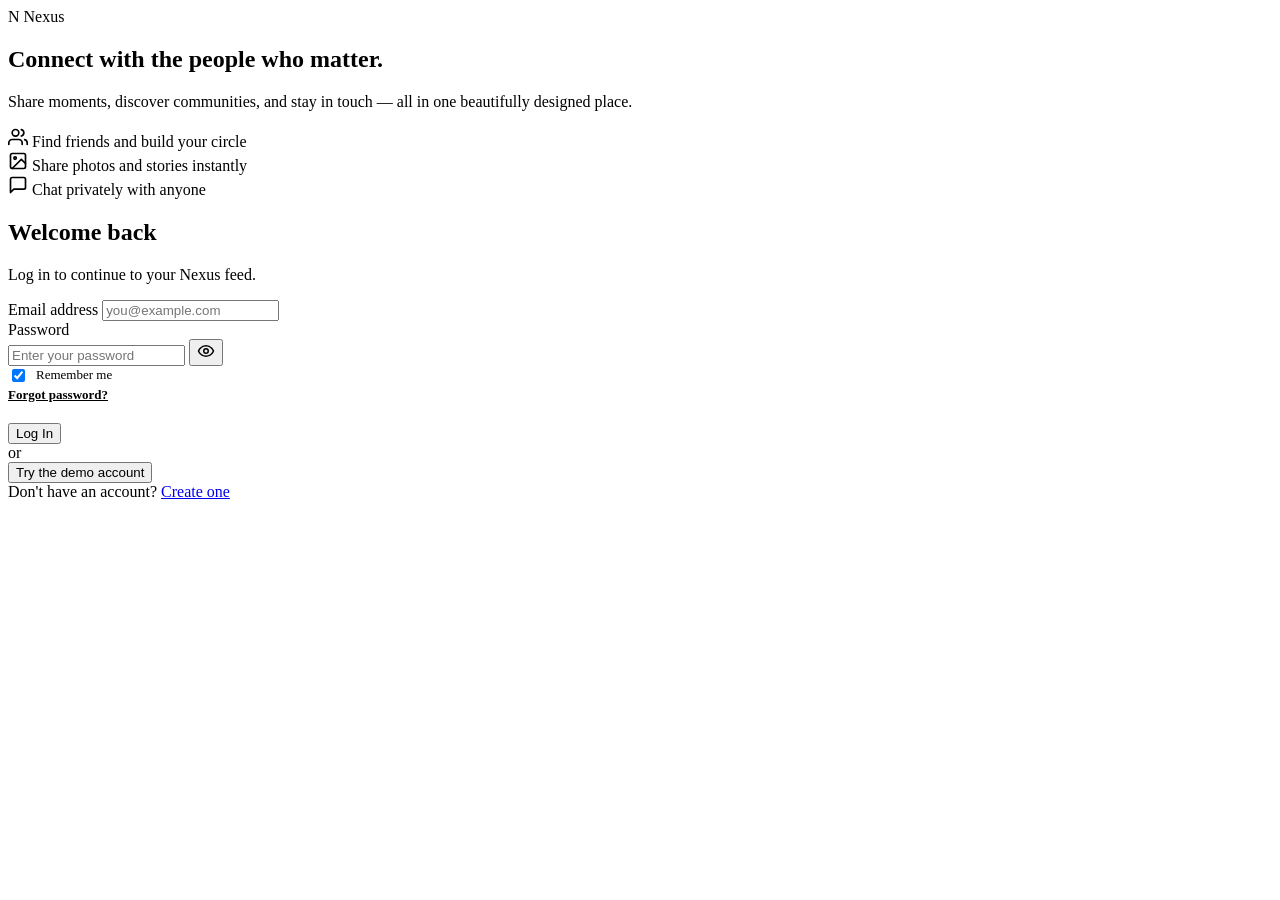
==== index.html @ a138916a "Update index.html" ====
<!DOCTYPE html>
<html lang="en">
<head>
  <meta charset="UTF-8" />
  <meta name="viewport" content="width=device-width, initial-scale=1.0" />
  <title>Nexus — Home</title>
  <meta name="description" content="Your Nexus home feed." />
  <link rel="stylesheet" href="style.css" />
  <link rel="stylesheet" href="responsive.css" />
</head>
<body>

  <!-- ===== Top Navigation ===== -->
  <header class="topnav" id="topnav"></header>

  <!-- ===== Main App Layout ===== -->
  <div class="app-layout">
    <!-- Left Sidebar -->
    <aside class="sidebar left-sidebar" id="leftSidebar" aria-label="Primary navigation"></aside>

    <!-- Center Feed -->
    <main class="feed-column" id="feedColumn" aria-label="News feed">
      <!-- Stories injected here -->
      <section id="storiesSection" aria-label="Stories"></section>

      <!-- Composer card -->
      <section class="card composer" aria-label="Create post">
        <div class="composer-top">
          <div class="avatar-wrap">
            <img class="avatar" id="composerAvatar" alt="Your profile picture" />
          </div>
          <button class="composer-input" id="openComposerBtn">What's on your mind?</button>
        </div>
        <div class="composer-actions">
          <button class="composer-action" data-composer-type="photo">
            <span class="ci-photo">
              <svg width="22" height="22" viewBox="0 0 24 24" fill="none" stroke="currentColor" stroke-width="2" stroke-linecap="round" stroke-linejoin="round"><rect x="3" y="3" width="18" height="18" rx="2"/><circle cx="8.5" cy="8.5" r="1.5"/><path d="m21 15-5-5L5 21"/></svg>
            </span>
            Photo
          </button>
          <button class="composer-action" data-composer-type="video">
            <span class="ci-video">
              <svg width="22" height="22" viewBox="0 0 24 24" fill="none" stroke="currentColor" stroke-width="2" stroke-linecap="round" stroke-linejoin="round"><path d="m22 8-6 4 6 4V8Z"/><rect x="2" y="6" width="14" height="12" rx="2"/></svg>
            </span>
            Video
          </button>
          <button class="composer-action" data-composer-type="event">
            <span class="ci-event">
              <svg width="22" height="22" viewBox="0 0 24 24" fill="none" stroke="currentColor" stroke-width="2" stroke-linecap="round" stroke-linejoin="round"><rect x="3" y="4" width="18" height="18" rx="2"/><path d="M16 2v4M8 2v4M3 10h18"/></svg>
            </span>
            Event
          </button>
        </div>
      </section>

      <!-- Posts feed -->
      <section id="postsFeed" aria-label="Posts"></section>
    </main>

    <!-- Right Sidebar -->
    <aside class="sidebar right-sidebar" id="rightSidebar" aria-label="Secondary content"></aside>
  </div>

  <!-- ===== Mobile Bottom Nav ===== -->
  <nav class="mobile-nav" id="mobileNav" aria-label="Mobile navigation"></nav>

  <!-- ===== Modal & Toast roots ===== -->
  <div id="modalRoot"></div>
  <div class="toast-container" id="toastContainer" aria-live="polite" aria-atomic="true"></div>

  <!-- ===== Scripts ===== -->
  <script src="app.js"></script>
  <script src="notifications.js"></script>
  <script src="posts.js"></script>
  <script src="profile.js"></script>
  <script>
    // Boot the home page once the DOM is ready.
    document.addEventListener('DOMContentLoaded', () => {
      App.bootHomePage();
    });
  </script>
</body>
</html>
---- style.css ----
/* ============================================================
   NEXUS SOCIAL — Core Stylesheet
   Design System: variables, layout, components
   ============================================================ */

/* ---------- Design Tokens ---------- */
:root {
  /* Brand */
  --brand-primary: #5b6cff;
  --brand-primary-dark: #4453e0;
  --brand-primary-light: #eef0ff;
  --brand-accent: #ff6b9d;
  --brand-gradient: linear-gradient(135deg, #5b6cff 0%, #8a5bff 50%, #ff6b9d 100%);

  /* Surfaces */
  --bg-app: #f0f2f5;
  --bg-card: #ffffff;
  --bg-elevated: #ffffff;
  --bg-hover: #f2f3f7;
  --bg-input: #f0f2f5;
  --bg-overlay: rgba(15, 18, 30, 0.55);

  /* Text */
  --text-primary: #0f1222;
  --text-secondary: #5b6172;
  --text-muted: #8b90a0;
  --text-inverse: #ffffff;
  --text-link: #5b6cff;

  /* Borders */
  --border-color: #e4e6eb;
  --border-strong: #d0d3db;

  /* Status */
  --success: #22c55e;
  --error: #ef4444;
  --warning: #f59e0b;
  --info: #3b82f6;

  /* Spacing scale */
  --sp-1: 4px;
  --sp-2: 8px;
  --sp-3: 12px;
  --sp-4: 16px;
  --sp-5: 20px;
  --sp-6: 24px;
  --sp-8: 32px;
  --sp-10: 40px;
  --sp-12: 48px;

  /* Radius */
  --r-sm: 6px;
  --r-md: 10px;
  --r-lg: 14px;
  --r-xl: 20px;
  --r-full: 999px;

  /* Shadows */
  --shadow-xs: 0 1px 2px rgba(15, 18, 34, 0.06);
  --shadow-sm: 0 2px 6px rgba(15, 18, 34, 0.08);
  --shadow-md: 0 6px 18px rgba(15, 18, 34, 0.1);
  --shadow-lg: 0 14px 40px rgba(15, 18, 34, 0.16);

  /* Typography */
  --font-sans: -apple-system, BlinkMacSystemFont, "Segoe UI", Roboto, Helvetica, Arial, sans-serif;
  --fs-xs: 11px;
  --fs-sm: 13px;
  --fs-base: 15px;
  --fs-md: 16px;
  --fs-lg: 20px;
  --fs-xl: 24px;
  --fs-2xl: 32px;

  /* Motion */
  --t-fast: 120ms ease;
  --t-base: 220ms cubic-bezier(0.4, 0, 0.2, 1);
  --t-slow: 380ms cubic-bezier(0.4, 0, 0.2, 1);

  --nav-height: 60px;
}

/* ---------- Dark Theme ---------- */
body.theme-dark {
  --bg-app: #0e1016;
  --bg-card: #171a22;
  --bg-elevated: #1e222c;
  --bg-hover: #232733;
  --bg-input: #232733;
  --bg-overlay: rgba(0, 0, 0, 0.7);

  --text-primary: #eef0f5;
  --text-secondary: #a7adbd;
  --text-muted: #7a8090;
  --text-inverse: #0f1222;

  --border-color: #262a35;
  --border-strong: #333846;

  --brand-primary-light: #1e2233;
  --shadow-xs: 0 1px 2px rgba(0, 0, 0, 0.4);
  --shadow-sm: 0 2px 6px rgba(0, 0, 0, 0.45);
  --shadow-md: 0 6px 18px rgba(0, 0, 0, 0.5);
  --shadow-lg: 0 14px 40px rgba(0, 0, 0, 0.6);
}

/* ---------- Reset ---------- */
*, *::before, *::after { box-sizing: border-box; }
html, body { margin: 0; padding: 0; }
img { max-width: 100%; display: block; }
button { font-family: inherit; cursor: pointer; border: none; background: none; }
input, textarea, select { font-family: inherit; }
a { color: inherit; text-decoration: none; }
ul { list-style: none; margin: 0; padding: 0; }

body {
  font-family: var(--font-sans);
  font-size: var(--fs-base);
  color: var(--text-primary);
  background: var(--bg-app);
  line-height: 1.5;
  -webkit-font-smoothing: antialiased;
  transition: background var(--t-base), color var(--t-base);
  min-height: 100vh;
}

::selection { background: var(--brand-primary); color: #fff; }

/* Focus visible */
:focus-visible {
  outline: 2px solid var(--brand-primary);
  outline-offset: 2px;
  border-radius: var(--r-sm);
}

/* Scrollbar */
::-webkit-scrollbar { width: 10px; height: 10px; }
::-webkit-scrollbar-thumb { background: var(--border-strong); border-radius: var(--r-full); }
::-webkit-scrollbar-thumb:hover { background: var(--text-muted); }
::-webkit-scrollbar-track { background: transparent; }

/* ---------- Utility ---------- */
.hidden { display: none !important; }
.sr-only {
  position: absolute; width: 1px; height: 1px;
  padding: 0; margin: -1px; overflow: hidden;
  clip: rect(0,0,0,0); white-space: nowrap; border: 0;
}
.text-muted { color: var(--text-muted); }
.text-secondary { color: var(--text-secondary); }
.flex { display: flex; }
.flex-center { display: flex; align-items: center; justify-content: center; }
.flex-between { display: flex; align-items: center; justify-content: space-between; }
.gap-2 { gap: var(--sp-2); }
.gap-3 { gap: var(--sp-3); }
.gap-4 { gap: var(--sp-4); }

/* ---------- Buttons ---------- */
.btn {
  display: inline-flex;
  align-items: center;
  justify-content: center;
  gap: var(--sp-2);
  padding: 10px 18px;
  border-radius: var(--r-md);
  font-size: var(--fs-base);
  font-weight: 600;
  transition: transform var(--t-fast), background var(--t-fast), box-shadow var(--t-fast), color var(--t-fast);
  white-space: nowrap;
  user-select: none;
}
.btn:active { transform: scale(0.97); }
.btn-primary {
  background: var(--brand-primary);
  color: #fff;
  box-shadow: 0 2px 8px rgba(91, 108, 255, 0.35);
}
.btn-primary:hover { background: var(--brand-primary-dark); }
.btn-secondary {
  background: var(--bg-input);
  color: var(--text-primary);
}
.btn-secondary:hover { background: var(--bg-hover); }
.btn-ghost {
  background: transparent;
  color: var(--text-primary);
}
.btn-ghost:hover { background: var(--bg-hover); }
.btn-danger { background: var(--error); color: #fff; }
.btn-danger:hover { background: #dc2626; }
.btn-outline {
  background: transparent;
  border: 1.5px solid var(--border-strong);
  color: var(--text-primary);
}
.btn-outline:hover { background: var(--bg-hover); }
.btn-sm { padding: 6px 12px; font-size: var(--fs-sm); }
.btn-lg { padding: 14px 24px; font-size: var(--fs-md); }
.btn-block { width: 100%; }
.btn-icon {
  width: 40px; height: 40px;
  padding: 0; border-radius: var(--r-full);
}

/* ---------- Avatar ---------- */
.avatar {
  width: 40px; height: 40px;
  border-radius: var(--r-full);
  object-fit: cover;
  background: var(--bg-input);
  flex-shrink: 0;
}
.avatar-xs { width: 28px; height: 28px; }
.avatar-sm { width: 36px; height: 36px; }
.avatar-md { width: 44px; height: 44px; }
.avatar-lg { width: 56px; height: 56px; }
.avatar-xl { width: 80px; height: 80px; }
.avatar-2xl { width: 120px; height: 120px; }

.avatar-fallback {
  display: flex; align-items: center; justify-content: center;
  background: var(--brand-gradient);
  color: #fff; font-weight: 700;
  text-transform: uppercase;
  letter-spacing: 0.5px;
}

/* ---------- Top Navigation ---------- */
.topnav {
  position: sticky;
  top: 0;
  z-index: 100;
  height: var(--nav-height);
  background: var(--bg-card);
  border-bottom: 1px solid var(--border-color);
  display: grid;
  grid-template-columns: minmax(220px, 1fr) minmax(280px, 2fr) minmax(220px, 1fr);
  align-items: center;
  gap: var(--sp-4);
  padding: 0 var(--sp-5);
  transition: background var(--t-base), border-color var(--t-base);
}

.nav-brand {
  display: flex;
  align-items: center;
  gap: var(--sp-3);
}
.brand-logo {
  display: flex; align-items: center; gap: var(--sp-2);
  font-size: var(--fs-xl);
  font-weight: 800;
  letter-spacing: -0.5px;
  background: var(--brand-gradient);
  -webkit-background-clip: text;
  background-clip: text;
  color: transparent;
}
.brand-mark {
  width: 36px; height: 36px;
  border-radius: 10px;
  background: var(--brand-gradient);
  display: flex; align-items: center; justify-content: center;
  color: #fff; font-weight: 800; font-size: 18px;
  box-shadow: 0 4px 12px rgba(91,108,255,0.4);
}

.nav-search {
  position: relative;
  max-width: 420px;
  width: 100%;
  justify-self: center;
}
.nav-search .search-icon {
  position: absolute;
  left: 12px; top: 50%;
  transform: translateY(-50%);
  color: var(--text-muted);
  pointer-events: none;
}
.nav-search input {
  width: 100%;
  padding: 10px 14px 10px 38px;
  border-radius: var(--r-full);
  border: none;
  background: var(--bg-input);
  color: var(--text-primary);
  font-size: var(--fs-base);
  transition: background var(--t-fast), box-shadow var(--t-fast);
}
.nav-search input:focus {
  outline: none;
  background: var(--bg-card);
  box-shadow: 0 0 0 2px var(--brand-primary), var(--shadow-sm);
}

.search-results {
  position: absolute;
  top: calc(100% + 8px);
  left: 0; right: 0;
  background: var(--bg-elevated);
  border-radius: var(--r-lg);
  box-shadow: var(--shadow-lg);
  border: 1px solid var(--border-color);
  max-height: 420px;
  overflow-y: auto;
  padding: var(--sp-2);
  z-index: 200;
  animation: slideDown var(--t-base);
}
.search-result-item {
  display: flex; align-items: center; gap: var(--sp-3);
  padding: var(--sp-3);
  border-radius: var(--r-md);
  cursor: pointer;
  transition: background var(--t-fast);
}
.search-result-item:hover { background: var(--bg-hover); }
.search-result-item .meta { min-width: 0; }
.search-result-item .name { font-weight: 600; font-size: var(--fs-base); }
.search-result-item .sub { font-size: var(--fs-sm); color: var(--text-muted); }

.nav-actions {
  display: flex;
  align-items: center;
  gap: var(--sp-2);
  justify-content: flex-end;
}
.nav-icon-btn {
  position: relative;
  width: 42px; height: 42px;
  border-radius: var(--r-full);
  background: var(--bg-input);
  color: var(--text-primary);
  display: flex; align-items: center; justify-content: center;
  transition: background var(--t-fast), transform var(--t-fast);
}
.nav-icon-btn:hover { background: var(--bg-hover); transform: translateY(-1px); }
.nav-icon-btn.active { background: var(--brand-primary-light); color: var(--brand-primary); }

.nav-badge {
  position: absolute;
  top: -2px; right: -2px;
  min-width: 18px; height: 18px;
  padding: 0 5px;
  border-radius: var(--r-full);
  background: var(--error);
  color: #fff;
  font-size: 11px;
  font-weight: 700;
  display: flex; align-items: center; justify-content: center;
  border: 2px solid var(--bg-card);
}

.nav-avatar-btn {
  width: 42px; height: 42px;
  border-radius: var(--r-full);
  padding: 0;
  overflow: hidden;
  border: 2px solid transparent;
  transition: border-color var(--t-fast);
}
.nav-avatar-btn:hover { border-color: var(--brand-primary); }
.nav-avatar-btn .avatar { width: 100%; height: 100%; }

/* ---------- Dropdown ---------- */
.dropdown-wrap { position: relative; }
.dropdown {
  position: absolute;
  top: calc(100% + 10px);
  right: 0;
  min-width: 260px;
  background: var(--bg-elevated);
  border-radius: var(--r-lg);
  border: 1px solid var(--border-color);
  box-shadow: var(--shadow-lg);
  padding: var(--sp-2);
  z-index: 200;
  animation: slideDown var(--t-base);
  transform-origin: top right;
}
.dropdown.wide { width: 360px; min-width: 320px; }
.dropdown-header {
  padding: var(--sp-3) var(--sp-3) var(--sp-2);
  font-weight: 700;
  font-size: var(--fs-lg);
  display: flex; align-items: center; justify-content: space-between;
}
.dropdown-divider {
  height: 1px;
  background: var(--border-color);
  margin: var(--sp-2) 0;
}
.dropdown-item {
  display: flex;
  align-items: center;
  gap: var(--sp-3);
  padding: var(--sp-3);
  border-radius: var(--r-md);
  cursor: pointer;
  transition: background var(--t-fast);
  width: 100%;
  text-align: left;
  font-size: var(--fs-base);
  color: var(--text-primary);
}
.dropdown-item:hover { background: var(--bg-hover); }
.dropdown-item .item-icon {
  width: 36px; height: 36px;
  border-radius: var(--r-full);
  background: var(--bg-input);
  display: flex; align-items: center; justify-content: center;
  color: var(--text-secondary);
  flex-shrink: 0;
}
.dropdown-item .item-title { font-weight: 600; }
.dropdown-item .item-sub { font-size: var(--fs-sm); color: var(--text-muted); }

.switch {
  position: relative;
  width: 44px; height: 24px;
  background: var(--border-strong);
  border-radius: var(--r-full);
  transition: background var(--t-base);
  flex-shrink: 0;
  margin-left: auto;
}
.switch::after {
  content: "";
  position: absolute;
  top: 2px; left: 2px;
  width: 20px; height: 20px;
  border-radius: 50%;
  background: #fff;
  box-shadow: var(--shadow-xs);
  transition: transform var(--t-base);
}
.switch.on { background: var(--brand-primary); }
.switch.on::after { transform: translateX(20px); }

/* ---------- App Layout ---------- */
.app-layout {
  display: grid;
  grid-template-columns: minmax(220px, 280px) minmax(0, 1fr) minmax(240px, 320px);
  gap: var(--sp-5);
  max-width: 1400px;
  margin: 0 auto;
  padding: var(--sp-5);
  align-items: start;
}

.sidebar {
  position: sticky;
  top: calc(var(--nav-height) + var(--sp-5));
  max-height: calc(100vh - var(--nav-height) - var(--sp-8));
  overflow-y: auto;
  padding-right: var(--sp-1);
}
.sidebar::-webkit-scrollbar { width: 6px; }

.sidebar-nav { display: flex; flex-direction: column; gap: 2px; }
.sidebar-item {
  display: flex;
  align-items: center;
  gap: var(--sp-4);
  padding: var(--sp-3) var(--sp-3);
  border-radius: var(--r-md);
  cursor: pointer;
  transition: background var(--t-fast);
  font-weight: 600;
  color: var(--text-primary);
  font-size: var(--fs-base);
}
.sidebar-item:hover { background: var(--bg-hover); }
.sidebar-item.active { background: var(--brand-primary-light); color: var(--brand-primary); }
.sidebar-item .icon-box {
  width: 36px; height: 36px;
  border-radius: var(--r-full);
  background: var(--bg-input);
  display: flex; align-items: center; justify-content: center;
  color: var(--brand-primary);
  flex-shrink: 0;
}
.sidebar-item.active .icon-box { background: var(--brand-primary); color: #fff; }

.sidebar-divider {
  height: 1px;
  background: var(--border-color);
  margin: var(--sp-3) var(--sp-2);
}
.sidebar-title {
  font-size: var(--fs-sm);
  font-weight: 700;
  text-transform: uppercase;
  letter-spacing: 0.6px;
  color: var(--text-muted);
  padding: var(--sp-3) var(--sp-3) var(--sp-2);
}

/* ---------- Feed Column ---------- */
.feed-column {
  display: flex;
  flex-direction: column;
  gap: var(--sp-5);
  min-width: 0;
}

/* ---------- Cards ---------- */
.card {
  background: var(--bg-card);
  border-radius: var(--r-lg);
  border: 1px solid var(--border-color);
  box-shadow: var(--shadow-xs);
  transition: background var(--t-base), border-color var(--t-base);
}
.card-pad { padding: var(--sp-5); }
.card-header {
  display: flex;
  align-items: center;
  justify-content: space-between;
  padding: var(--sp-4) var(--sp-5);
}
.card-title { font-weight: 700; font-size: var(--fs-lg); }

/* ---------- Composer ---------- */
.composer { padding: var(--sp-4) var(--sp-5); }
.composer-top {
  display: flex;
  align-items: center;
  gap: var(--sp-3);
  margin-bottom: var(--sp-3);
}
.composer-input {
  flex: 1;
  padding: 12px 18px;
  border-radius: var(--r-full);
  background: var(--bg-input);
  border: none;
  color: var(--text-primary);
  font-size: var(--fs-md);
  cursor: pointer;
  transition: background var(--t-fast);
}
.composer-input:hover { background: var(--bg-hover); }

.composer-actions {
  display: flex;
  align-items: center;
  justify-content: space-around;
  padding-top: var(--sp-3);
  border-top: 1px solid var(--border-color);
}
.composer-action {
  display: flex;
  align-items: center;
  gap: var(--sp-2);
  padding: var(--sp-2) var(--sp-4);
  border-radius: var(--r-md);
  font-weight: 600;
  font-size: var(--fs-base);
  color: var(--text-secondary);
  transition: background var(--t-fast), color var(--t-fast);
  flex: 1;
  justify-content: center;
}
.composer-action:hover { background: var(--bg-hover); }
.composer-action .ci-photo { color: var(--success); }
.composer-action .ci-video { color: var(--error); }
.composer-action .ci-event { color: var(--warning); }

/* Composer modal */
.composer-modal-body { display: flex; flex-direction: column; gap: var(--sp-4); }
.composer-user { display: flex; align-items: center; gap: var(--sp-3); }
.composer-user .name { font-weight: 700; }
.privacy-pill {
  display: inline-flex; align-items: center; gap: 6px;
  padding: 5px 10px;
  border-radius: var(--r-md);
  background: var(--bg-input);
  font-size: var(--fs-sm);
  font-weight: 600;
  color: var(--text-secondary);
  cursor: pointer;
}
.privacy-pill:hover { background: var(--bg-hover); }

.composer-textarea {
  width: 100%;
  min-height: 120px;
  border: none;
  background: transparent;
  color: var(--text-primary);
  font-size: var(--fs-xl);
  resize: none;
  padding: var(--sp-2);
}
.composer-textarea:focus { outline: none; }
.composer-textarea::placeholder { color: var(--text-muted); }

.image-preview-box {
  position: relative;
  border-radius: var(--r-lg);
  overflow: hidden;
  border: 1px solid var(--border-color);
  max-height: 420px;
  display: flex; align-items: center; justify-content: center;
  background: var(--bg-input);
}
.image-preview-box img { max-height: 420px; width: 100%; object-fit: contain; }
.image-remove-btn {
  position: absolute;
  top: 10px; right: 10px;
  width: 34px; height: 34px;
  border-radius: var(--r-full);
  background: rgba(0,0,0,0.65);
  color: #fff;
  display: flex; align-items: center; justify-content: center;
  transition: background var(--t-fast);
}
.image-remove-btn:hover { background: rgba(0,0,0,0.85); }

.composer-toolbar {
  display: flex;
  align-items: center;
  justify-content: space-between;
  padding: var(--sp-3) var(--sp-4);
  border: 1px solid var(--border-color);
  border-radius: var(--r-md);
}
.composer-toolbar .label { font-weight: 600; font-size: var(--fs-base); }
.composer-toolbar .tools { display: flex; gap: var(--sp-2); }
.tool-btn {
  width: 38px; height: 38px;
  border-radius: var(--r-md);
  display: flex; align-items: center; justify-content: center;
  color: var(--success);
  transition: background var(--t-fast);
}
.tool-btn:hover { background: var(--bg-hover); }

/* ---------- Stories ---------- */
.stories-scroll {
  display: flex;
  gap: var(--sp-3);
  overflow-x: auto;
  padding: var(--sp-3);
  scrollbar-width: none;
}
.stories-scroll::-webkit-scrollbar { display: none; }

.story-card {
  position: relative;
  flex-shrink: 0;
  width: 118px;
  height: 200px;
  border-radius: var(--r-lg);
  overflow: hidden;
  cursor: pointer;
  background: var(--bg-input);
  transition: transform var(--t-base);
}
.story-card:hover { transform: translateY(-3px); }
.story-card img { width: 100%; height: 100%; object-fit: cover; }
.story-card .story-name {
  position: absolute;
  left: 8px; right: 8px; bottom: 8px;
  color: #fff;
  font-size: var(--fs-sm);
  font-weight: 600;
  text-shadow: 0 1px 4px rgba(0,0,0,0.6);
  white-space: nowrap;
  overflow: hidden;
  text-overflow: ellipsis;
}
.story-avatar-ring {
  position: absolute;
  top: 8px; left: 8px;
  width: 40px; height: 40px;
  border-radius: 50%;
  border: 3px solid var(--brand-primary);
  padding: 2px;
  background: var(--bg-card);
}
.story-avatar-ring img {
  width: 100%; height: 100%;
  border-radius: 50%;
  object-fit: cover;
}

.story-create {
  background: var(--bg-card);
  border: 1px solid var(--border-color);
  display: flex; flex-direction: column;
}
.story-create .story-cover {
  flex: 1;
  background: var(--bg-input);
  display: flex; align-items: center; justify-content: center;
  overflow: hidden;
}
.story-create .story-cover img { width: 100%; height: 100%; object-fit: cover; }
.story-create .story-footer {
  padding: var(--sp-3);
  display: flex; flex-direction: column; align-items: center;
  position: relative;
}
.story-create .plus-btn {
  width: 40px; height: 40px;
  border-radius: 50%;
  background: var(--brand-primary);
  color: #fff;
  display: flex; align-items: center; justify-content: center;
  border: 3px solid var(--bg-card);
  position: absolute;
  top: -20px;
  font-size: 22px;
  font-weight: 300;
  box-shadow: 0 4px 10px rgba(91,108,255,0.4);
}
.story-create .label {
  margin-top: var(--sp-4);
  font-size: var(--fs-sm);
  font-weight: 600;
  text-align: center;
}

/* ---------- Post ---------- */
.post { margin-bottom: 0; animation: fadeInUp var(--t-slow); }
.post-header {
  display: flex;
  align-items: flex-start;
  gap: var(--sp-3);
  padding: var(--sp-4) var(--sp-5) var(--sp-3);
}
.post-header .post-meta { flex: 1; min-width: 0; }
.post-header .post-author { font-weight: 700; font-size: var(--fs-base); }
.post-header .post-author:hover { color: var(--brand-primary); cursor: pointer; }
.post-header .post-sub {
  display: flex;
  align-items: center;
  gap: 6px;
  font-size: var(--fs-sm);
  color: var(--text-muted);
}
.post-header .post-sub .dot { font-size: 8px; }

.post-body { padding: 0 var(--sp-5) var(--sp-4); }
.post-text {
  font-size: var(--fs-md);
  line-height: 1.55;
  white-space: pre-wrap;
  word-break: break-word;
  margin-bottom: var(--sp-3);
}
.post-text:last-child { margin-bottom: 0; }
.post-image {
  border-radius: var(--r-md);
  overflow: hidden;
  border: 1px solid var(--border-color);
  background: var(--bg-input);
}
.post-image img { width: 100%; max-height: 560px; object-fit: cover; cursor: pointer; }

.post-stats {
  display: flex;
  align-items: center;
  justify-content: space-between;
  padding: var(--sp-2) var(--sp-5);
  font-size: var(--fs-sm);
  color: var(--text-muted);
}
.post-stats .reactions {
  display: flex; align-items: center; gap: 6px;
}
.reaction-pill {
  width: 20px; height: 20px;
  border-radius: 50%;
  background: var(--brand-primary);
  color: #fff;
  display: inline-flex;
  align-items: center;
  justify-content: center;
  font-size: 11px;
  margin-right: -6px;
  border: 2px solid var(--bg-card);
}

.post-actions {
  display: flex;
  align-items: center;
  justify-content: space-around;
  padding: var(--sp-2) var(--sp-3);
  border-top: 1px solid var(--border-color);
  margin: 0 var(--sp-4) var(--sp-3);
}
.post-action {
  display: flex;
  align-items: center;
  gap: var(--sp-2);
  padding: var(--sp-2) var(--sp-4);
  border-radius: var(--r-md);
  font-weight: 600;
  font-size: var(--fs-base);
  color: var(--text-secondary);
  flex: 1;
  justify-content: center;
  transition: background var(--t-fast), color var(--t-fast);
}
.post-action:hover { background: var(--bg-hover); }
.post-action.liked { color: var(--brand-primary); }
.post-action.liked svg { fill: var(--brand-primary); stroke: var(--brand-primary); }
.post-action.saved { color: var(--warning); }
.post-action.saved svg { fill: var(--warning); stroke: var(--warning); }

/* Like pop animation */
@keyframes likePop {
  0% { transform: scale(1); }
  40% { transform: scale(1.3); }
  100% { transform: scale(1); }
}
.post-action.like-anim svg { animation: likePop 320ms ease; }

/* ---------- Comments ---------- */
.comments-section {
  padding: 0 var(--sp-5) var(--sp-4);
  border-top: 1px solid var(--border-color);
  padding-top: var(--sp-3);
}
.comment {
  display: flex;
  gap: var(--sp-2);
  margin-bottom: var(--sp-3);
  animation: fadeIn var(--t-base);
}
.comment-main { flex: 1; min-width: 0; }
.comment-bubble {
  background: var(--bg-input);
  border-radius: var(--r-lg);
  padding: var(--sp-2) var(--sp-3);
  display: inline-block;
  max-width: 100%;
}
.comment-author { font-weight: 700; font-size: var(--fs-sm); }
.comment-text { font-size: var(--fs-base); word-break: break-word; }
.comment-meta {
  display: flex;
  align-items: center;
  gap: var(--sp-3);
  font-size: var(--fs-xs);
  color: var(--text-muted);
  margin-top: 4px;
  padding-left: var(--sp-3);
}
.comment-meta button {
  font-weight: 600;
  color: var(--text-muted);
  font-size: var(--fs-xs);
  transition: color var(--t-fast);
}
.comment-meta button:hover { color: var(--brand-primary); }
.comment-meta button.liked { color: var(--brand-primary); }

.comment-input-row {
  display: flex;
  gap: var(--sp-2);
  align-items: center;
  margin-top: var(--sp-2);
}
.comment-input {
  flex: 1;
  padding: 9px 14px;
  border-radius: var(--r-full);
  border: 1px solid var(--border-color);
  background: var(--bg-input);
  color: var(--text-primary);
  font-size: var(--fs-sm);
}
.comment-input:focus { outline: none; border-color: var(--brand-primary); background: var(--bg-card); }

.replies-container {
  margin-left: 44px;
  padding-left: var(--sp-3);
  border-left: 2px solid var(--border-color);
  margin-top: var(--sp-2);
}

/* ---------- Right Sidebar Widgets ---------- */
.widget { padding: var(--sp-4) var(--sp-5); }
.widget + .widget { border-top: 1px solid var(--border-color); }
.widget-title {
  font-weight: 700;
  font-size: var(--fs-md);
  margin-bottom: var(--sp-3);
  display: flex; align-items: center; justify-content: space-between;
}
.widget-link { font-size: var(--fs-sm); color: var(--brand-primary); font-weight: 600; cursor: pointer; }
.widget-link:hover { text-decoration: underline; }

.friend-row {
  display: flex;
  align-items: center;
  gap: var(--sp-3);
  padding: var(--sp-2) 0;
  border-radius: var(--r-md);
  cursor: pointer;
  transition: background var(--t-fast);
}
.friend-row:hover { background: var(--bg-hover); padding-left: var(--sp-2); padding-right: var(--sp-2); }
.friend-row .name { font-weight: 600; font-size: var(--fs-base); }
.friend-row .sub { font-size: var(--fs-sm); color: var(--text-muted); }
.friend-row .actions { margin-left: auto; display: flex; gap: 6px; }

.online-dot {
  width: 10px; height: 10px;
  border-radius: 50%;
  background: var(--success);
  border: 2px solid var(--bg-card);
  position: absolute;
  bottom: 0; right: 0;
}
.avatar-wrap { position: relative; display: inline-block; }

.birthday-row { display: flex; gap: var(--sp-3); padding: var(--sp-2) 0; align-items: flex-start; }
.birthday-icon {
  width: 36px; height: 36px;
  border-radius: 50%;
  background: linear-gradient(135deg,#ff6b9d,#ffb86b);
  display: flex; align-items: center; justify-content: center;
  color: #fff; flex-shrink: 0;
}

/* ---------- Modals ---------- */
.modal-overlay {
  position: fixed;
  inset: 0;
  background: var(--bg-overlay);
  backdrop-filter: blur(4px);
  display: flex;
  align-items: center;
  justify-content: center;
  padding: var(--sp-4);
  z-index: 500;
  animation: fadeIn var(--t-base);
}
.modal {
  background: var(--bg-card);
  border-radius: var(--r-xl);
  box-shadow: var(--shadow-lg);
  width: 100%;
  max-width: 560px;
  max-height: 90vh;
  overflow-y: auto;
  animation: scaleIn var(--t-base);
  border: 1px solid var(--border-color);
}
.modal-lg { max-width: 720px; }
.modal-sm { max-width: 420px; }
.modal-header {
  display: flex;
  align-items: center;
  justify-content: space-between;
  padding: var(--sp-4) var(--sp-5);
  border-bottom: 1px solid var(--border-color);
}
.modal-title { font-weight: 700; font-size: var(--fs-lg); }
.modal-body { padding: var(--sp-5); }
.modal-footer {
  display: flex;
  justify-content: flex-end;
  gap: var(--sp-3);
  padding: var(--sp-4) var(--sp-5);
  border-top: 1px solid var(--border-color);
}
.modal-close {
  width: 36px; height: 36px;
  border-radius: var(--r-full);
  display: flex; align-items: center; justify-content: center;
  color: var(--text-secondary);
  transition: background var(--t-fast);
}
.modal-close:hover { background: var(--bg-hover); }

/* ---------- Forms ---------- */
.field { margin-bottom: var(--sp-4); }
.field label {
  display: block;
  font-size: var(--fs-sm);
  font-weight: 600;
  margin-bottom: 6px;
  color: var(--text-secondary);
}
.input, .textarea, .select {
  width: 100%;
  padding: 11px 14px;
  border-radius: var(--r-md);
  border: 1.5px solid var(--border-color);
  background: var(--bg-input);
  color: var(--text-primary);
  font-size: var(--fs-base);
  transition: border-color var(--t-fast), background var(--t-fast), box-shadow var(--t-fast);
}
.input:focus, .textarea:focus, .select:focus {
  outline: none;
  border-color: var(--brand-primary);
  background: var(--bg-card);
  box-shadow: 0 0 0 3px rgba(91,108,255,0.15);
}
.textarea { resize: vertical; min-height: 90px; font-family: inherit; }
.input.error, .textarea.error { border-color: var(--error); }
.field-error {
  color: var(--error);
  font-size: var(--fs-sm);
  margin-top: 5px;
  display: none;
}
.field-error.show { display: block; }

.input-wrap { position: relative; }
.input-wrap .toggle-pass {
  position: absolute;
  right: 10px; top: 50%;
  transform: translateY(-50%);
  width: 34px; height: 34px;
  border-radius: var(--r-md);
  display: flex; align-items: center; justify-content: center;
  color: var(--text-muted);
}
.input-wrap .toggle-pass:hover { background: var(--bg-hover); }

.form-row { display: grid; grid-template-columns: 1fr 1fr; gap: var(--sp-4); }

/* ---------- Auth Pages ---------- */
.auth-page {
  min-height: 100vh;
  display: grid;
  grid-template-columns: 1.1fr 1fr;
  background: var(--bg-app);
}
.auth-hero {
  background: var(--brand-gradient);
  color: #fff;
  padding: var(--sp-12);
  display: flex;
  flex-direction: column;
  justify-content: center;
  position: relative;
  overflow: hidden;
}
.auth-hero::before {
  content: "";
  position: absolute;
  width: 600px; height: 600px;
  border-radius: 50%;
  background: rgba(255,255,255,0.08);
  top: -200px; right: -200px;
}
.auth-hero::after {
  content: "";
  position: absolute;
  width: 400px; height: 400px;
  border-radius: 50%;
  background: rgba(255,255,255,0.06);
  bottom: -150px; left: -100px;
}
.auth-hero-content { position: relative; z-index: 1; max-width: 480px; }
.auth-hero .brand-logo { color: #fff; -webkit-text-fill-color: #fff; font-size: var(--fs-2xl); margin-bottom: var(--sp-6); }
.auth-hero .brand-mark { background: rgba(255,255,255,0.2); }
.auth-hero h1 { font-size: 44px; line-height: 1.1; margin: 0 0 var(--sp-5); font-weight: 800; letter-spacing: -1px; }
.auth-hero p { font-size: var(--fs-lg); opacity: 0.9; margin: 0 0 var(--sp-8); }
.auth-features { display: flex; flex-direction: column; gap: var(--sp-4); }
.auth-feature {
  display: flex; align-items: center; gap: var(--sp-3);
  font-size: var(--fs-md);
  opacity: 0.95;
}
.auth-feature .fi {
  width: 40px; height: 40px;
  border-radius: var(--r-md);
  background: rgba(255,255,255,0.18);
  display: flex; align-items: center; justify-content: center;
  flex-shrink: 0;
}

.auth-form-wrap {
  display: flex;
  align-items: center;
  justify-content: center;
  padding: var(--sp-8);
  overflow-y: auto;
}
.auth-form {
  width: 100%;
  max-width: 420px;
}
.auth-form h2 { font-size: var(--fs-2xl); margin: 0 0 var(--sp-2); font-weight: 800; letter-spacing: -0.5px; }
.auth-form .subtitle { color: var(--text-secondary); margin: 0 0 var(--sp-6); }
.auth-form .divider {
  display: flex; align-items: center; gap: var(--sp-3);
  color: var(--text-muted);
  font-size: var(--fs-sm);
  margin: var(--sp-5) 0;
}
.auth-form .divider::before, .auth-form .divider::after {
  content: ""; flex: 1; height: 1px; background: var(--border-color);
}
.auth-footer { text-align: center; margin-top: var(--sp-6); color: var(--text-secondary); }
.auth-footer a { color: var(--brand-primary); font-weight: 600; }
.auth-footer a:hover { text-decoration: underline; }

.gender-group { display: flex; gap: var(--sp-3); }
.gender-option {
  flex: 1;
  display: flex; align-items: center; justify-content: center;
  gap: 6px;
  padding: 10px;
  border-radius: var(--r-md);
  border: 1.5px solid var(--border-color);
  background: var(--bg-input);
  font-size: var(--fs-sm);
  font-weight: 600;
  cursor: pointer;
  transition: all var(--t-fast);
}
.gender-option:hover { border-color: var(--border-strong); }
.gender-option.selected {
  border-color: var(--brand-primary);
  background: var(--brand-primary-light);
  color: var(--brand-primary);
}
.gender-option input { display: none; }

/* ---------- Toast ---------- */
.toast-container {
  position: fixed;
  top: calc(var(--nav-height) + var(--sp-4));
  right: var(--sp-5);
  z-index: 1000;
  display: flex;
  flex-direction: column;
  gap: var(--sp-3);
  pointer-events: none;
}
.toast {
  display: flex;
  align-items: center;
  gap: var(--sp-3);
  background: var(--bg-elevated);
  color: var(--text-primary);
  padding: var(--sp-3) var(--sp-4);
  border-radius: var(--r-md);
  box-shadow: var(--shadow-lg);
  border: 1px solid var(--border-color);
  border-left: 4px solid var(--brand-primary);
  min-width: 280px;
  max-width: 380px;
  pointer-events: auto;
  animation: slideInRight var(--t-base);
}
.toast.leaving { animation: slideOutRight var(--t-base) forwards; }
.toast.success { border-left-color: var(--success); }
.toast.error { border-left-color: var(--error); }
.toast.warning { border-left-color: var(--warning); }
.toast.info { border-left-color: var(--info); }
.toast .toast-icon { flex-shrink: 0; display: flex; }
.toast.success .toast-icon { color: var(--success); }
.toast.error .toast-icon { color: var(--error); }
.toast.warning .toast-icon { color: var(--warning); }
.toast.info .toast-icon { color: var(--info); }
.toast .toast-msg { flex: 1; font-size: var(--fs-sm); font-weight: 500; }
.toast .toast-close {
  color: var(--text-muted);
  width: 24px; height: 24px;
  display: flex; align-items: center; justify-content: center;
  border-radius: var(--r-full);
}
.toast .toast-close:hover { background: var(--bg-hover); }

/* ---------- Empty State ---------- */
.empty-state {
  display: flex;
  flex-direction: column;
  align-items: center;
  justify-content: center;
  text-align: center;
  padding: var(--sp-10) var(--sp-5);
  color: var(--text-muted);
}
.empty-state .es-icon {
  width: 72px; height: 72px;
  border-radius: 50%;
  background: var(--bg-input);
  display: flex; align-items: center; justify-content: center;
  margin-bottom: var(--sp-4);
  color: var(--text-muted);
}
.empty-state h3 { color: var(--text-primary); margin: 0 0 var(--sp-2); font-size: var(--fs-lg); }
.empty-state p { margin: 0 0 var(--sp-5); max-width: 320px; }

/* ---------- Profile Page ---------- */
.profile-cover {
  position: relative;
  height: 320px;
  border-radius: var(--r-lg);
  overflow: hidden;
  background: var(--brand-gradient);
}
.profile-cover img { width: 100%; height: 100%; object-fit: cover; }
.profile-cover .cover-edit-btn {
  position: absolute;
  right: var(--sp-4); bottom: var(--sp-4);
  background: rgba(0,0,0,0.55);
  color: #fff;
  backdrop-filter: blur(6px);
}
.profile-cover .cover-edit-btn:hover { background: rgba(0,0,0,0.75); }

.profile-header-card {
  background: var(--bg-card);
  border: 1px solid var(--border-color);
  border-radius: var(--r-lg);
  margin-top: -70px;
  position: relative;
  z-index: 2;
  padding: 0 var(--sp-8) var(--sp-6);
  box-shadow: var(--shadow-sm);
}
.profile-top-row {
  display: flex;
  align-items: flex-end;
  gap: var(--sp-5);
  margin-top: -60px;
}
.profile-avatar-big {
  width: 160px; height: 160px;
  border-radius: var(--r-full);
  border: 5px solid var(--bg-card);
  overflow: hidden;
  background: var(--bg-input);
  position: relative;
  flex-shrink: 0;
}
.profile-avatar-big img { width: 100%; height: 100%; object-fit: cover; }
.profile-avatar-big .avatar-edit-overlay {
  position: absolute;
  inset: 0;
  background: rgba(0,0,0,0.4);
  display: flex; align-items: center; justify-content: center;
  color: #fff;
  opacity: 0;
  transition: opacity var(--t-fast);
  cursor: pointer;
}
.profile-avatar-big:hover .avatar-edit-overlay { opacity: 1; }

.profile-info-main { flex: 1; padding-bottom: var(--sp-2); }
.profile-name { font-size: var(--fs-2xl); font-weight: 800; margin: 0; letter-spacing: -0.5px; }
.profile-username { color: var(--text-muted); font-size: var(--fs-base); }
.profile-bio { color: var(--text-secondary); margin: var(--sp-3) 0; max-width: 600px; }

.profile-meta-row {
  display: flex;
  flex-wrap: wrap;
  gap: var(--sp-4);
  color: var(--text-secondary);
  font-size: var(--fs-sm);
  margin: var(--sp-3) 0;
}
.profile-meta-row .item { display: flex; align-items: center; gap: 6px; }
.profile-meta-row .item a { color: var(--brand-primary); }
.profile-meta-row .item a:hover { text-decoration: underline; }

.profile-stats {
  display: flex;
  gap: var(--sp-6);
  margin: var(--sp-4) 0;
}
.profile-stat { text-align: center; cursor: pointer; }
.profile-stat .num { font-weight: 800; font-size: var(--fs-lg); }
.profile-stat .label { font-size: var(--fs-sm); color: var(--text-muted); }
.profile-stat:hover .label { color: var(--brand-primary); }

.profile-actions {
  display: flex;
  gap: var(--sp-3);
  margin-top: var(--sp-4);
  flex-wrap: wrap;
}

.profile-tabs {
  display: flex;
  gap: var(--sp-1);
  margin-top: var(--sp-5);
  border-top: 1px solid var(--border-color);
  padding-top: var(--sp-2);
  overflow-x: auto;
}
.profile-tab {
  padding: var(--sp-3) var(--sp-4);
  font-weight: 600;
  font-size: var(--fs-base);
  color: var(--text-secondary);
  border-radius: var(--r-md);
  transition: background var(--t-fast), color var(--t-fast);
  white-space: nowrap;
}
.profile-tab:hover { background: var(--bg-hover); }
.profile-tab.active { color: var(--brand-primary); background: var(--brand-primary-light); }

/* Photo grid */
.photo-grid {
  display: grid;
  grid-template-columns: repeat(auto-fill, minmax(160px, 1fr));
  gap: var(--sp-3);
}
.photo-grid .photo-item {
  aspect-ratio: 1;
  border-radius: var(--r-md);
  overflow: hidden;
  cursor: pointer;
  background: var(--bg-input);
}
.photo-grid .photo-item img { width: 100%; height: 100%; object-fit: cover; transition: transform var(--t-base); }
.photo-grid .photo-item:hover img { transform: scale(1.05); }

/* Friends grid */
.friends-grid {
  display: grid;
  grid-template-columns: repeat(auto-fill, minmax(200px, 1fr));
  gap: var(--sp-4);
}
.friend-card {
  display: flex;
  align-items: center;
  gap: var(--sp-3);
  padding: var(--sp-3);
  border-radius: var(--r-md);
  border: 1px solid var(--border-color);
  background: var(--bg-card);
  transition: box-shadow var(--t-fast);
}
.friend-card:hover { box-shadow: var(--shadow-sm); }
.friend-card .meta { flex: 1; min-width: 0; }
.friend-card .name { font-weight: 600; font-size: var(--fs-sm); }
.friend-card .sub { font-size: var(--fs-xs); color: var(--text-muted); }

/* About */
.about-grid { display: grid; grid-template-columns: 1fr; gap: var(--sp-3); }
.about-item {
  display: flex; align-items: center; gap: var(--sp-3);
  padding: var(--sp-3);
  border-radius: var(--r-md);
  background: var(--bg-input);
}
.about-item .ai-icon { color: var(--brand-primary); }
.about-item .ai-label { font-size: var(--fs-sm); color: var(--text-muted); }
.about-item .ai-value { font-weight: 500; }

/* ---------- Settings Page ---------- */
.settings-layout {
  display: grid;
  grid-template-columns: 280px 1fr;
  gap: var(--sp-5);
  max-width: 1100px;
  margin: 0 auto;
  padding: var(--sp-5);
}
.settings-nav {
  position: sticky;
  top: calc(var(--nav-height) + var(--sp-5));
  align-self: start;
}
.settings-nav .sidebar-item { font-size: var(--fs-base); }

.settings-section { margin-bottom: var(--sp-6); }
.settings-section h3 {
  margin: 0 0 var(--sp-2);
  font-size: var(--fs-lg);
  font-weight: 700;
}
.settings-section .desc { color: var(--text-secondary); font-size: var(--fs-sm); margin-bottom: var(--sp-4); }

.setting-row {
  display: flex;
  align-items: center;
  justify-content: space-between;
  gap: var(--sp-4);
  padding: var(--sp-4) 0;
  border-bottom: 1px solid var(--border-color);
}
.setting-row:last-child { border-bottom: none; }
.setting-row .info { flex: 1; min-width: 0; }
.setting-row .info .title { font-weight: 600; }
.setting-row .info .sub { font-size: var(--fs-sm); color: var(--text-muted); }

.danger-zone {
  border: 1.5px solid var(--error);
  border-radius: var(--r-lg);
  padding: var(--sp-5);
  background: rgba(239,68,68,0.05);
}
.danger-zone h3 { color: var(--error); }

/* ---------- Messages ---------- */
.messenger {
  display: grid;
  grid-template-columns: 340px 1fr;
  height: calc(100vh - var(--nav-height));
  background: var(--bg-card);
}
.messenger-list {
  border-right: 1px solid var(--border-color);
  overflow-y: auto;
  display: flex;
  flex-direction: column;
}
.messenger-list .header {
  padding: var(--sp-4);
  border-bottom: 1px solid var(--border-color);
  position: sticky; top: 0;
  background: var(--bg-card);
  z-index: 2;
}
.messenger-list .header h2 { margin: 0 0 var(--sp-3); font-size: var(--fs-xl); }
.conversation {
  display: flex;
  align-items: center;
  gap: var(--sp-3);
  padding: var(--sp-3) var(--sp-4);
  cursor: pointer;
  transition: background var(--t-fast);
}
.conversation:hover, .conversation.active { background: var(--bg-hover); }
.conversation .conv-meta { flex: 1; min-width: 0; }
.conversation .conv-name { font-weight: 600; font-size: var(--fs-base); }
.conversation .conv-preview {
  font-size: var(--fs-sm);
  color: var(--text-muted);
  white-space: nowrap;
  overflow: hidden;
  text-overflow: ellipsis;
}
.conversation .conv-time { font-size: var(--fs-xs); color: var(--text-muted); }

.chat-area { display: flex; flex-direction: column; height: 100%; }
.chat-header {
  display: flex;
  align-items: center;
  gap: var(--sp-3);
  padding: var(--sp-3) var(--sp-5);
  border-bottom: 1px solid var(--border-color);
}
.chat-header .name { font-weight: 700; }
.chat-header .status { font-size: var(--fs-sm); color: var(--success); }
.chat-body {
  flex: 1;
  overflow-y: auto;
  padding: var(--sp-5);
  display: flex;
  flex-direction: column;
  gap: var(--sp-2);
}
.message-row { display: flex; align-items: flex-end; gap: var(--sp-2); }
.message-row.me { flex-direction: row-reverse; }
.message-bubble {
  max-width: 60%;
  padding: var(--sp-3) var(--sp-4);
  border-radius: var(--r-lg);
  background: var(--bg-input);
  font-size: var(--fs-base);
  word-break: break-word;
}
.message-row.me .message-bubble {
  background: var(--brand-primary);
  color: #fff;
}
.message-time { font-size: var(--fs-xs); color: var(--text-muted); align-self: flex-end; }

.chat-input-row {
  display: flex;
  gap: var(--sp-3);
  padding: var(--sp-3) var(--sp-5);
  border-top: 1px solid var(--border-color);
}
.chat-input {
  flex: 1;
  padding: 11px 16px;
  border-radius: var(--r-full);
  border: 1px solid var(--border-color);
  background: var(--bg-input);
  color: var(--text-primary);
}
.chat-input:focus { outline: none; border-color: var(--brand-primary); background: var(--bg-card); }

.typing-indicator {
  display: flex;
  align-items: center;
  gap: 4px;
  padding: var(--sp-3) var(--sp-4);
  background: var(--bg-input);
  border-radius: var(--r-lg);
  width: fit-content;
}
.typing-indicator span {
  width: 7px; height: 7px;
  border-radius: 50%;
  background: var(--text-muted);
  animation: typingBounce 1.2s infinite;
}
.typing-indicator span:nth-child(2) { animation-delay: 0.15s; }
.typing-indicator span:nth-child(3) { animation-delay: 0.3s; }

/* ---------- Story Viewer ---------- */
.story-viewer {
  position: fixed;
  inset: 0;
  background: #000;
  z-index: 800;
  display: flex;
  align-items: center;
  justify-content: center;
}
.story-viewer-inner {
  position: relative;
  width: 100%;
  max-width: 420px;
  height: 100%;
  max-height: 800px;
  background: #111;
  overflow: hidden;
  border-radius: var(--r-lg);
}
.story-viewer img { width: 100%; height: 100%; object-fit: contain; }
.story-progress-track {
  position: absolute;
  top: var(--sp-3);
  left: var(--sp-3);
  right: var(--sp-3);
  height: 3px;
  display: flex;
  gap: 4px;
}
.story-progress-seg {
  flex: 1;
  height: 100%;
  background: rgba(255,255,255,0.35);
  border-radius: var(--r-full);
  overflow: hidden;
}
.story-progress-seg .fill {
  height: 100%;
  width: 0%;
  background: #fff;
  border-radius: var(--r-full);
}
.story-viewer-header {
  position: absolute;
  top: var(--sp-6);
  left: var(--sp-4);
  right: var(--sp-4);
  display: flex;
  align-items: center;
  gap: var(--sp-3);
  color: #fff;
}
.story-viewer-header .name { font-weight: 700; }
.story-viewer-header .time { font-size: var(--fs-sm); opacity: 0.8; }
.story-viewer-nav {
  position: absolute;
  top: 50%;
  transform: translateY(-50%);
  width: 44px; height: 44px;
  border-radius: 50%;
  background: rgba(255,255,255,0.15);
  color: #fff;
  display: flex; align-items: center; justify-content: center;
  backdrop-filter: blur(4px);
}
.story-viewer-nav.prev { left: var(--sp-3); }
.story-viewer-nav.next { right: var(--sp-3); }
.story-viewer-nav:hover { background: rgba(255,255,255,0.3); }

/* ---------- Animations ---------- */
@keyframes fadeIn { from { opacity: 0; } to { opacity: 1; } }
@keyframes fadeInUp {
  from { opacity: 0; transform: translateY(14px); }
  to { opacity: 1; transform: translateY(0); }
}
@keyframes slideDown {
  from { opacity: 0; transform: translateY(-8px) scale(0.98); }
  to { opacity: 1; transform: translateY(0) scale(1); }
}
@keyframes slideInRight {
  from { opacity: 0; transform: translateX(40px); }
  to { opacity: 1; transform: translateX(0); }
}
@keyframes slideOutRight {
  to { opacity: 0; transform: translateX(40px); }
}
@keyframes scaleIn {
  from { opacity: 0; transform: scale(0.94); }
  to { opacity: 1; transform: scale(1); }
}
@keyframes typingBounce {
  0%, 60%, 100% { transform: translateY(0); opacity: 0.5; }
  30% { transform: translateY(-5px); opacity: 1; }
}
@keyframes shimmer {
  0% { background-position: -400px 0; }
  100% { background-position: 400px 0; }
}
.skeleton {
  background: linear-gradient(90deg, var(--bg-input) 25%, var(--bg-hover) 50%, var(--bg-input) 75%);
  background-size: 800px 100%;
  animation: shimmer 1.5s infinite;
  border-radius: var(--r-sm);
}

/* ---------- Mobile Bottom Nav ---------- */
.mobile-nav {
  display: none;
  position: fixed;
  bottom: 0; left: 0; right: 0;
  height: 60px;
  background: var(--bg-card);
  border-top: 1px solid var(--border-color);
  z-index: 90;
  justify-content: space-around;
  align-items: center;
}
.mobile-nav button {
  flex: 1;
  height: 100%;
  display: flex;
  flex-direction: column;
  align-items: center;
  justify-content: center;
  gap: 2px;
  color: var(--text-secondary);
  font-size: 10px;
  font-weight: 600;
  position: relative;
}
.mobile-nav button.active { color: var(--brand-primary); }
.mobile-nav .nav-badge { top: 6px; right: calc(50% - 18px); }
---- responsive.css ----
/* ============================================================
   NEXUS SOCIAL — Responsive Stylesheet
   Tablet: 2-column, Mobile: single column
   ============================================================ */

/* ----- Large desktop tweak ----- */
@media (max-width: 1400px) {
  .app-layout {
    grid-template-columns: minmax(200px, 260px) minmax(0, 1fr) minmax(220px, 300px);
  }
}

/* ----- Small desktop / large tablet ----- */
@media (max-width: 1180px) {
  .app-layout {
    grid-template-columns: 240px minmax(0, 1fr);
  }
  .app-layout .right-sidebar { display: none; }
  .messenger { grid-template-columns: 300px 1fr; }
}

/* ----- Tablet ----- */
@media (max-width: 900px) {
  .topnav {
    grid-template-columns: auto 1fr auto;
    padding: 0 var(--sp-4);
  }
  .nav-search { max-width: none; }
  .brand-logo span.brand-text { display: none; }

  .auth-page { grid-template-columns: 1fr; }
  .auth-hero { display: none; }
  .auth-form-wrap { padding: var(--sp-5); }

  .profile-cover { height: 220px; }
  .profile-avatar-big { width: 120px; height: 120px; }
  .profile-header-card { padding: 0 var(--sp-4) var(--sp-5); margin-top: -55px; }
  .profile-top-row { flex-direction: column; align-items: flex-start; gap: var(--sp-3); margin-top: -60px; }
  .profile-info-main { padding-bottom: 0; width: 100%; }
  .profile-name { font-size: var(--fs-xl); }

  .settings-layout { grid-template-columns: 1fr; }
  .settings-nav { position: static; max-height: none; display: flex; overflow-x: auto; }
  .settings-nav .sidebar-nav { flex-direction: row; }
  .settings-nav .sidebar-item { flex-direction: column; font-size: var(--fs-sm); padding: var(--sp-2) var(--sp-3); text-align: center; }
  .settings-nav .sidebar-item .icon-box { width: 32px; height: 32px; }

  .messenger { grid-template-columns: 1fr; }
  .messenger .messenger-list { display: none; }
  .messenger.chat-open .messenger-list { display: flex; }
  .messenger.chat-open .chat-area { display: none; }
}

/* ----- Mobile ----- */
@media (max-width: 640px) {
  :root { --nav-height: 56px; }

  .app-layout {
    grid-template-columns: 1fr;
    padding: var(--sp-3);
    gap: var(--sp-3);
    padding-bottom: 80px;
  }
  .app-layout .left-sidebar { display: none; }
  .app-layout .right-sidebar { display: none; }

  .topnav { padding: 0 var(--sp-3); gap: var(--sp-2); }
  .nav-brand .brand-mark { width: 32px; height: 32px; font-size: 16px; }
  .nav-search { display: none; }
  .nav-icon-btn { width: 38px; height: 38px; background: transparent; }
  .nav-icon-btn:hover { background: var(--bg-hover); }
  .nav-avatar-btn { width: 38px; height: 38px; }

  /* Mobile nav visible */
  .mobile-nav { display: flex; }

  /* Feed */
  .feed-column { gap: var(--sp-3); }
  .card { border-radius: var(--r-md); }
  .composer { padding: var(--sp-3) var(--sp-4); }
  .composer-actions { justify-content: flex-start; gap: var(--sp-1); overflow-x: auto; }
  .composer-action { flex: 0 0 auto; padding: var(--sp-2) var(--sp-3); font-size: var(--fs-sm); }

  .story-card { width: 100px; height: 170px; }

  .post-header { padding: var(--sp-3) var(--sp-4) var(--sp-2); }
  .post-body { padding: 0 var(--sp-4) var(--sp-3); }
  .post-actions { padding: var(--sp-1) var(--sp-1); margin: 0 var(--sp-2) var(--sp-2); }
  .post-action { padding: var(--sp-2); font-size: var(--fs-sm); }
  .post-stats { padding: var(--sp-2) var(--sp-4); font-size: var(--fs-xs); }
  .comments-section { padding: 0 var(--sp-4) var(--sp-3); padding-top: var(--sp-3); }

  /* Modals */
  .modal-overlay { padding: 0; align-items: flex-end; }
  .modal {
    max-width: none;
    max-height: 92vh;
    border-radius: var(--r-xl) var(--r-xl) 0 0;
    animation: slideUpModal var(--t-base);
  }
  .modal-body { padding: var(--sp-4); }
  .modal-header, .modal-footer { padding: var(--sp-3) var(--sp-4); }

  .form-row { grid-template-columns: 1fr; }
  .gender-group { flex-direction: column; }

  /* Toast */
  .toast-container {
    top: auto;
    bottom: 80px;
    left: var(--sp-3);
    right: var(--sp-3);
    align-items: stretch;
  }
  .toast { min-width: 0; max-width: none; }

  /* Profile */
  .profile-cover { height: 180px; border-radius: 0; margin: calc(-1 * var(--sp-3)); margin-bottom: 0; }
  .profile-header-card { margin-top: -50px; border-radius: var(--r-lg); }
  .profile-avatar-big { width: 100px; height: 100px; }
  .profile-stats { gap: var(--sp-4); justify-content: space-between; }
  .profile-stat { flex: 1; }
  .profile-tabs { margin-top: var(--sp-4); }
  .profile-tab { padding: var(--sp-2) var(--sp-3); font-size: var(--fs-sm); }
  .profile-actions { width: 100%; }
  .profile-actions .btn { flex: 1; }

  .friends-grid { grid-template-columns: repeat(auto-fill, minmax(140px, 1fr)); }
  .photo-grid { grid-template-columns: repeat(auto-fill, minmax(110px, 1fr)); }

  /* Auth */
  .auth-form h2 { font-size: var(--fs-xl); }

  /* Settings */
  .settings-layout { padding: var(--sp-3); }
  .settings-nav { margin: calc(-1 * var(--sp-3)); margin-bottom: var(--sp-3); padding: var(--sp-2) var(--sp-3); }
  .settings-nav .sidebar-item { padding: var(--sp-2); font-size: var(--fs-xs); min-width: 70px; }
  .settings-nav .sidebar-item .icon-box { width: 28px; height: 28px; }

  /* Messenger */
  .messenger { height: calc(100vh - var(--nav-height) - 60px); }

  /* Story viewer */
  .story-viewer-inner { max-width: none; max-height: none; border-radius: 0; }
}

@keyframes slideUpModal {
  from { transform: translateY(100%); }
  to { transform: translateY(0); }
}

/* ----- Reduced motion ----- */
@media (prefers-reduced-motion: reduce) {
  *, *::before, *::after {
    animation-duration: 0.01ms !important;
    transition-duration: 0.01ms !important;
  }
}
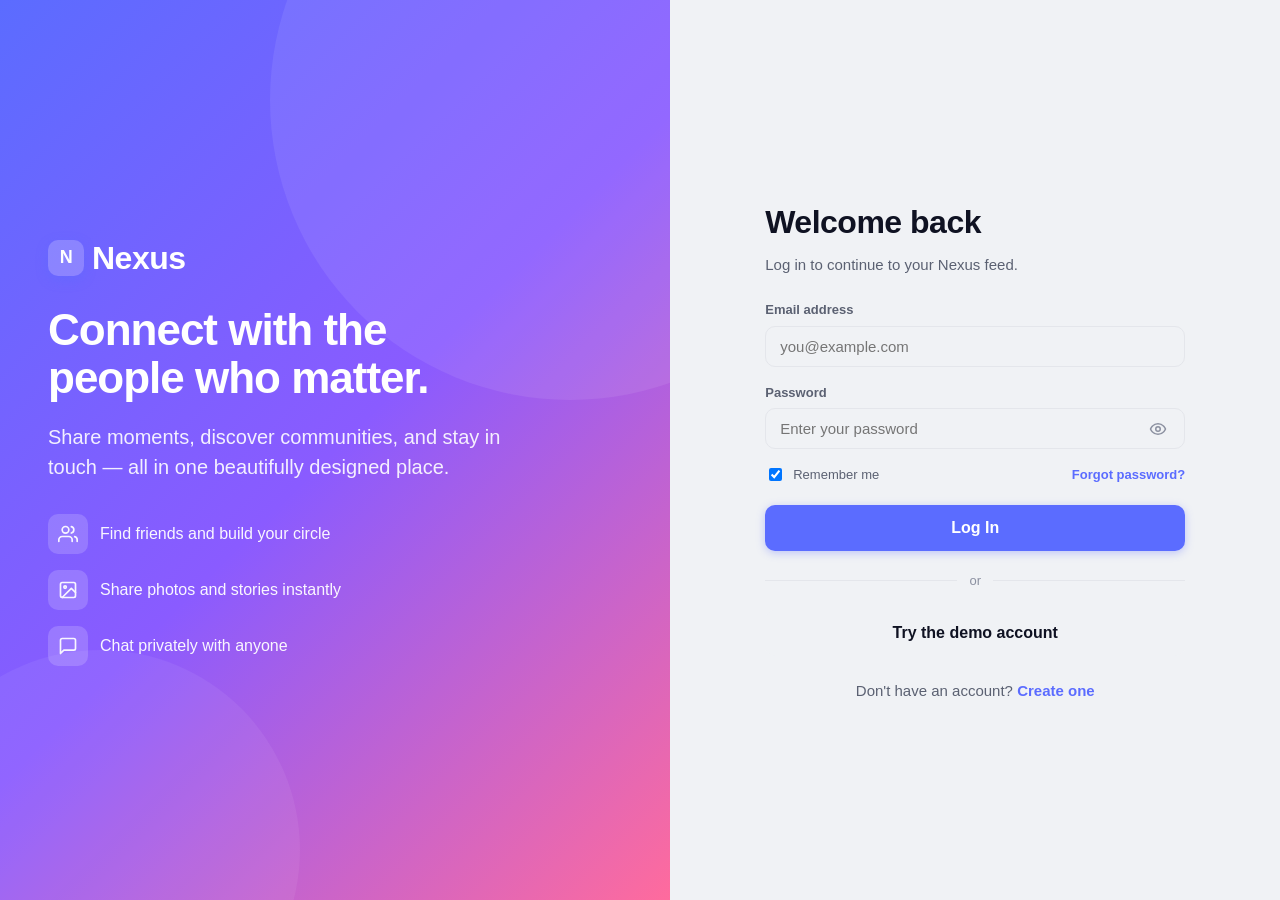
==== commit 5b43e2b4: "Update title and description in index.html" ====
--- a/index.html
+++ b/index.html
@@ -3,8 +3,8 @@
 <head>
   <meta charset="UTF-8" />
   <meta name="viewport" content="width=device-width, initial-scale=1.0" />
-  <title>Nexus — Home</title>
-  <meta name="description" content="Your Nexus home feed." />
+  <title>Friendia — BD</title>
+  <meta name="description" content="Your  Friendia) BD feed." />
   <link rel="stylesheet" href="style.css" />
   <link rel="stylesheet" href="responsive.css" />
 </head>
--- a/responsive.css
+++ b/responsive.css
@@ -72,7 +72,26 @@
   .nav-avatar-btn { width: 38px; height: 38px; }
 
   /* Mobile nav visible */
-  .mobile-nav { display: flex; }
+.mobile-nav {
+  display: flex;
+  height: 64px;
+  padding: 4px 6px calc(4px + env(safe-area-inset-bottom, 0));
+}
+.mobile-nav a,
+.mobile-nav button {
+  flex: 1 1 0;
+  min-width: 0;
+  gap: 3px;
+  padding: 4px 2px;
+}
+.mobile-nav svg {
+  width: 22px;
+  height: 22px;
+}
+.mobile-nav span {
+  font-size: 10px;
+  line-height: 1;
+}
 
   /* Feed */
   .feed-column { gap: var(--sp-3); }
@@ -155,4 +174,4 @@
     animation-duration: 0.01ms !important;
     transition-duration: 0.01ms !important;
   }
-}+}
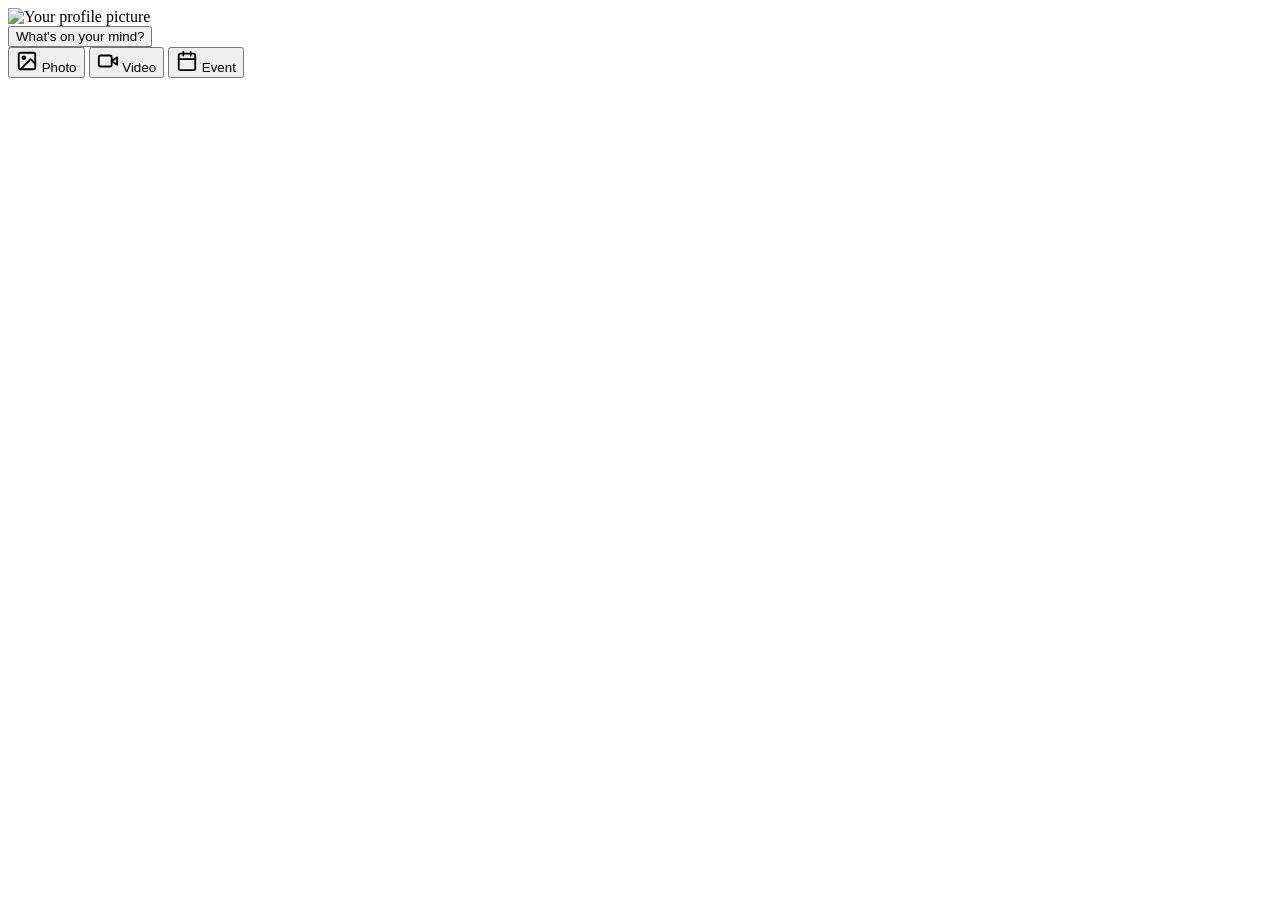
==== commit fb872a7d: "Update HTML structure and resource links" ====
--- a/index.html
+++ b/index.html
@@ -3,10 +3,10 @@
 <head>
   <meta charset="UTF-8" />
   <meta name="viewport" content="width=device-width, initial-scale=1.0" />
-  <title>Friendia — BD</title>
-  <meta name="description" content="Your  Friendia) BD feed." />
-  <link rel="stylesheet" href="style.css" />
-  <link rel="stylesheet" href="responsive.css" />
+  <title>Nexus — Home</title>
+  <meta name="description" content="Your Nexus home feed." />
+  <link rel="stylesheet" href="css/style.css" />
+  <link rel="stylesheet" href="css/responsive.css" />
 </head>
 <body>
 
@@ -69,10 +69,10 @@
   <div class="toast-container" id="toastContainer" aria-live="polite" aria-atomic="true"></div>
 
   <!-- ===== Scripts ===== -->
-  <script src="app.js"></script>
-  <script src="notifications.js"></script>
-  <script src="posts.js"></script>
-  <script src="profile.js"></script>
+  <script src="js/app.js"></script>
+  <script src="js/notifications.js"></script>
+  <script src="js/posts.js"></script>
+  <script src="js/profile.js"></script>
   <script>
     // Boot the home page once the DOM is ready.
     document.addEventListener('DOMContentLoaded', () => {
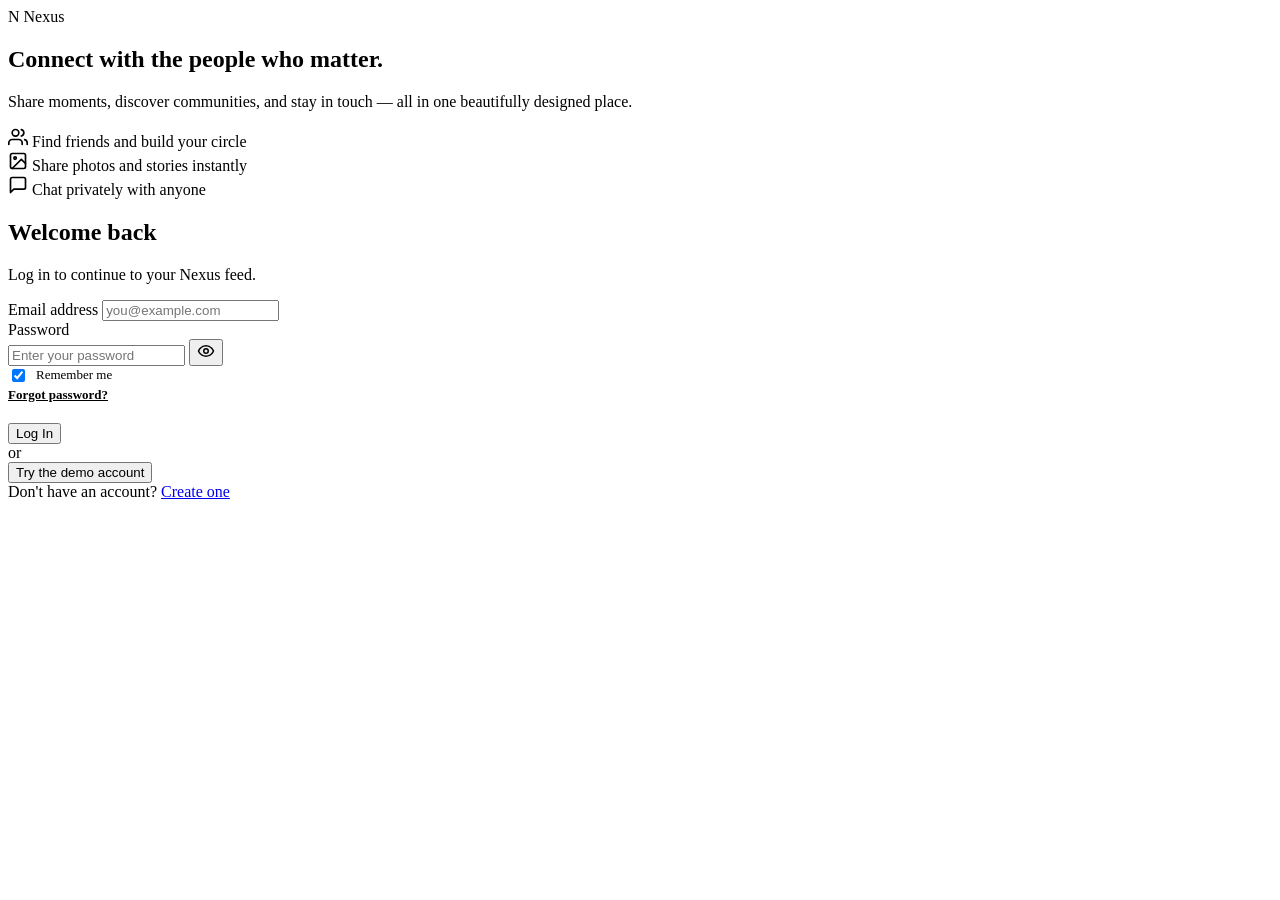
==== commit 97b3847e: "Update stylesheet and script paths in index.html" ====
--- a/index.html
+++ b/index.html
@@ -5,8 +5,8 @@
   <meta name="viewport" content="width=device-width, initial-scale=1.0" />
   <title>Nexus — Home</title>
   <meta name="description" content="Your Nexus home feed." />
-  <link rel="stylesheet" href="css/style.css" />
-  <link rel="stylesheet" href="css/responsive.css" />
+  <link rel="stylesheet" href="style.css" />
+  <link rel="stylesheet" href="responsive.css" />
 </head>
 <body>
 
@@ -69,10 +69,10 @@
   <div class="toast-container" id="toastContainer" aria-live="polite" aria-atomic="true"></div>
 
   <!-- ===== Scripts ===== -->
-  <script src="js/app.js"></script>
-  <script src="js/notifications.js"></script>
-  <script src="js/posts.js"></script>
-  <script src="js/profile.js"></script>
+  <script src="app.js"></script>
+  <script src="notifications.js"></script>
+  <script src="posts.js"></script>
+  <script src="profile.js"></script>
   <script>
     // Boot the home page once the DOM is ready.
     document.addEventListener('DOMContentLoaded', () => {
--- a/style.css
+++ b/style.css
@@ -0,0 +1,1643 @@
+/* ============================================================
+   NEXUS SOCIAL — Core Stylesheet
+   Design System: variables, layout, components
+   ============================================================ */
+
+/* ---------- Design Tokens ---------- */
+:root {
+  /* Brand */
+  --brand-primary: #5b6cff;
+  --brand-primary-dark: #4453e0;
+  --brand-primary-light: #eef0ff;
+  --brand-accent: #ff6b9d;
+  --brand-gradient: linear-gradient(135deg, #5b6cff 0%, #8a5bff 50%, #ff6b9d 100%);
+
+  /* Surfaces */
+  --bg-app: #f0f2f5;
+  --bg-card: #ffffff;
+  --bg-elevated: #ffffff;
+  --bg-hover: #f2f3f7;
+  --bg-input: #f0f2f5;
+  --bg-overlay: rgba(15, 18, 30, 0.55);
+
+  /* Text */
+  --text-primary: #0f1222;
+  --text-secondary: #5b6172;
+  --text-muted: #8b90a0;
+  --text-inverse: #ffffff;
+  --text-link: #5b6cff;
+
+  /* Borders */
+  --border-color: #e4e6eb;
+  --border-strong: #d0d3db;
+
+  /* Status */
+  --success: #22c55e;
+  --error: #ef4444;
+  --warning: #f59e0b;
+  --info: #3b82f6;
+
+  /* Spacing scale */
+  --sp-1: 4px;
+  --sp-2: 8px;
+  --sp-3: 12px;
+  --sp-4: 16px;
+  --sp-5: 20px;
+  --sp-6: 24px;
+  --sp-8: 32px;
+  --sp-10: 40px;
+  --sp-12: 48px;
+
+  /* Radius */
+  --r-sm: 6px;
+  --r-md: 10px;
+  --r-lg: 14px;
+  --r-xl: 20px;
+  --r-full: 999px;
+
+  /* Shadows */
+  --shadow-xs: 0 1px 2px rgba(15, 18, 34, 0.06);
+  --shadow-sm: 0 2px 6px rgba(15, 18, 34, 0.08);
+  --shadow-md: 0 6px 18px rgba(15, 18, 34, 0.1);
+  --shadow-lg: 0 14px 40px rgba(15, 18, 34, 0.16);
+
+  /* Typography */
+  --font-sans: -apple-system, BlinkMacSystemFont, "Segoe UI", Roboto, Helvetica, Arial, sans-serif;
+  --fs-xs: 11px;
+  --fs-sm: 13px;
+  --fs-base: 15px;
+  --fs-md: 16px;
+  --fs-lg: 20px;
+  --fs-xl: 24px;
+  --fs-2xl: 32px;
+
+  /* Motion */
+  --t-fast: 120ms ease;
+  --t-base: 220ms cubic-bezier(0.4, 0, 0.2, 1);
+  --t-slow: 380ms cubic-bezier(0.4, 0, 0.2, 1);
+
+  --nav-height: 60px;
+}
+
+/* ---------- Dark Theme ---------- */
+body.theme-dark {
+  --bg-app: #0e1016;
+  --bg-card: #171a22;
+  --bg-elevated: #1e222c;
+  --bg-hover: #232733;
+  --bg-input: #232733;
+  --bg-overlay: rgba(0, 0, 0, 0.7);
+
+  --text-primary: #eef0f5;
+  --text-secondary: #a7adbd;
+  --text-muted: #7a8090;
+  --text-inverse: #0f1222;
+
+  --border-color: #262a35;
+  --border-strong: #333846;
+
+  --brand-primary-light: #1e2233;
+  --shadow-xs: 0 1px 2px rgba(0, 0, 0, 0.4);
+  --shadow-sm: 0 2px 6px rgba(0, 0, 0, 0.45);
+  --shadow-md: 0 6px 18px rgba(0, 0, 0, 0.5);
+  --shadow-lg: 0 14px 40px rgba(0, 0, 0, 0.6);
+}
+
+/* ---------- Reset ---------- */
+*, *::before, *::after { box-sizing: border-box; }
+html, body { margin: 0; padding: 0; }
+img { max-width: 100%; display: block; }
+button { font-family: inherit; cursor: pointer; border: none; background: none; }
+input, textarea, select { font-family: inherit; }
+a { color: inherit; text-decoration: none; }
+ul { list-style: none; margin: 0; padding: 0; }
+
+body {
+  font-family: var(--font-sans);
+  font-size: var(--fs-base);
+  color: var(--text-primary);
+  background: var(--bg-app);
+  line-height: 1.5;
+  -webkit-font-smoothing: antialiased;
+  transition: background var(--t-base), color var(--t-base);
+  min-height: 100vh;
+}
+
+::selection { background: var(--brand-primary); color: #fff; }
+
+/* Focus visible */
+:focus-visible {
+  outline: 2px solid var(--brand-primary);
+  outline-offset: 2px;
+  border-radius: var(--r-sm);
+}
+
+/* Scrollbar */
+::-webkit-scrollbar { width: 10px; height: 10px; }
+::-webkit-scrollbar-thumb { background: var(--border-strong); border-radius: var(--r-full); }
+::-webkit-scrollbar-thumb:hover { background: var(--text-muted); }
+::-webkit-scrollbar-track { background: transparent; }
+
+/* ---------- Utility ---------- */
+.hidden { display: none !important; }
+.sr-only {
+  position: absolute; width: 1px; height: 1px;
+  padding: 0; margin: -1px; overflow: hidden;
+  clip: rect(0,0,0,0); white-space: nowrap; border: 0;
+}
+.text-muted { color: var(--text-muted); }
+.text-secondary { color: var(--text-secondary); }
+.flex { display: flex; }
+.flex-center { display: flex; align-items: center; justify-content: center; }
+.flex-between { display: flex; align-items: center; justify-content: space-between; }
+.gap-2 { gap: var(--sp-2); }
+.gap-3 { gap: var(--sp-3); }
+.gap-4 { gap: var(--sp-4); }
+
+/* ---------- Buttons ---------- */
+.btn {
+  display: inline-flex;
+  align-items: center;
+  justify-content: center;
+  gap: var(--sp-2);
+  padding: 10px 18px;
+  border-radius: var(--r-md);
+  font-size: var(--fs-base);
+  font-weight: 600;
+  transition: transform var(--t-fast), background var(--t-fast), box-shadow var(--t-fast), color var(--t-fast);
+  white-space: nowrap;
+  user-select: none;
+}
+.btn:active { transform: scale(0.97); }
+.btn-primary {
+  background: var(--brand-primary);
+  color: #fff;
+  box-shadow: 0 2px 8px rgba(91, 108, 255, 0.35);
+}
+.btn-primary:hover { background: var(--brand-primary-dark); }
+.btn-secondary {
+  background: var(--bg-input);
+  color: var(--text-primary);
+}
+.btn-secondary:hover { background: var(--bg-hover); }
+.btn-ghost {
+  background: transparent;
+  color: var(--text-primary);
+}
+.btn-ghost:hover { background: var(--bg-hover); }
+.btn-danger { background: var(--error); color: #fff; }
+.btn-danger:hover { background: #dc2626; }
+.btn-outline {
+  background: transparent;
+  border: 1.5px solid var(--border-strong);
+  color: var(--text-primary);
+}
+.btn-outline:hover { background: var(--bg-hover); }
+.btn-sm { padding: 6px 12px; font-size: var(--fs-sm); }
+.btn-lg { padding: 14px 24px; font-size: var(--fs-md); }
+.btn-block { width: 100%; }
+.btn-icon {
+  width: 40px; height: 40px;
+  padding: 0; border-radius: var(--r-full);
+}
+
+/* ---------- Avatar ---------- */
+.avatar {
+  width: 40px; height: 40px;
+  border-radius: var(--r-full);
+  object-fit: cover;
+  background: var(--bg-input);
+  flex-shrink: 0;
+}
+.avatar-xs { width: 28px; height: 28px; }
+.avatar-sm { width: 36px; height: 36px; }
+.avatar-md { width: 44px; height: 44px; }
+.avatar-lg { width: 56px; height: 56px; }
+.avatar-xl { width: 80px; height: 80px; }
+.avatar-2xl { width: 120px; height: 120px; }
+
+.avatar-fallback {
+  display: flex; align-items: center; justify-content: center;
+  background: var(--brand-gradient);
+  color: #fff; font-weight: 700;
+  text-transform: uppercase;
+  letter-spacing: 0.5px;
+}
+
+/* ---------- Top Navigation ---------- */
+.topnav {
+  position: sticky;
+  top: 0;
+  z-index: 100;
+  height: var(--nav-height);
+  background: var(--bg-card);
+  border-bottom: 1px solid var(--border-color);
+  display: grid;
+  grid-template-columns: minmax(220px, 1fr) minmax(280px, 2fr) minmax(220px, 1fr);
+  align-items: center;
+  gap: var(--sp-4);
+  padding: 0 var(--sp-5);
+  transition: background var(--t-base), border-color var(--t-base);
+}
+
+.nav-brand {
+  display: flex;
+  align-items: center;
+  gap: var(--sp-3);
+}
+.brand-logo {
+  display: flex; align-items: center; gap: var(--sp-2);
+  font-size: var(--fs-xl);
+  font-weight: 800;
+  letter-spacing: -0.5px;
+  background: var(--brand-gradient);
+  -webkit-background-clip: text;
+  background-clip: text;
+  color: transparent;
+}
+.brand-mark {
+  width: 36px; height: 36px;
+  border-radius: 10px;
+  background: var(--brand-gradient);
+  display: flex; align-items: center; justify-content: center;
+  color: #fff; font-weight: 800; font-size: 18px;
+  box-shadow: 0 4px 12px rgba(91,108,255,0.4);
+}
+
+.nav-search {
+  position: relative;
+  max-width: 420px;
+  width: 100%;
+  justify-self: center;
+}
+.nav-search .search-icon {
+  position: absolute;
+  left: 12px; top: 50%;
+  transform: translateY(-50%);
+  color: var(--text-muted);
+  pointer-events: none;
+}
+.nav-search input {
+  width: 100%;
+  padding: 10px 14px 10px 38px;
+  border-radius: var(--r-full);
+  border: none;
+  background: var(--bg-input);
+  color: var(--text-primary);
+  font-size: var(--fs-base);
+  transition: background var(--t-fast), box-shadow var(--t-fast);
+}
+.nav-search input:focus {
+  outline: none;
+  background: var(--bg-card);
+  box-shadow: 0 0 0 2px var(--brand-primary), var(--shadow-sm);
+}
+
+.search-results {
+  position: absolute;
+  top: calc(100% + 8px);
+  left: 0; right: 0;
+  background: var(--bg-elevated);
+  border-radius: var(--r-lg);
+  box-shadow: var(--shadow-lg);
+  border: 1px solid var(--border-color);
+  max-height: 420px;
+  overflow-y: auto;
+  padding: var(--sp-2);
+  z-index: 200;
+  animation: slideDown var(--t-base);
+}
+.search-result-item {
+  display: flex; align-items: center; gap: var(--sp-3);
+  padding: var(--sp-3);
+  border-radius: var(--r-md);
+  cursor: pointer;
+  transition: background var(--t-fast);
+}
+.search-result-item:hover { background: var(--bg-hover); }
+.search-result-item .meta { min-width: 0; }
+.search-result-item .name { font-weight: 600; font-size: var(--fs-base); }
+.search-result-item .sub { font-size: var(--fs-sm); color: var(--text-muted); }
+
+.nav-actions {
+  display: flex;
+  align-items: center;
+  gap: var(--sp-2);
+  justify-content: flex-end;
+}
+.nav-icon-btn {
+  position: relative;
+  width: 42px; height: 42px;
+  border-radius: var(--r-full);
+  background: var(--bg-input);
+  color: var(--text-primary);
+  display: flex; align-items: center; justify-content: center;
+  transition: background var(--t-fast), transform var(--t-fast);
+}
+.nav-icon-btn:hover { background: var(--bg-hover); transform: translateY(-1px); }
+.nav-icon-btn.active { background: var(--brand-primary-light); color: var(--brand-primary); }
+
+.nav-badge {
+  position: absolute;
+  top: -2px; right: -2px;
+  min-width: 18px; height: 18px;
+  padding: 0 5px;
+  border-radius: var(--r-full);
+  background: var(--error);
+  color: #fff;
+  font-size: 11px;
+  font-weight: 700;
+  display: flex; align-items: center; justify-content: center;
+  border: 2px solid var(--bg-card);
+}
+
+.nav-avatar-btn {
+  width: 42px; height: 42px;
+  border-radius: var(--r-full);
+  padding: 0;
+  overflow: hidden;
+  border: 2px solid transparent;
+  transition: border-color var(--t-fast);
+}
+.nav-avatar-btn:hover { border-color: var(--brand-primary); }
+.nav-avatar-btn .avatar { width: 100%; height: 100%; }
+
+/* ---------- Dropdown ---------- */
+.dropdown-wrap { position: relative; }
+.dropdown {
+  position: absolute;
+  top: calc(100% + 10px);
+  right: 0;
+  min-width: 260px;
+  background: var(--bg-elevated);
+  border-radius: var(--r-lg);
+  border: 1px solid var(--border-color);
+  box-shadow: var(--shadow-lg);
+  padding: var(--sp-2);
+  z-index: 200;
+  animation: slideDown var(--t-base);
+  transform-origin: top right;
+}
+.dropdown.wide { width: 360px; min-width: 320px; }
+.dropdown-header {
+  padding: var(--sp-3) var(--sp-3) var(--sp-2);
+  font-weight: 700;
+  font-size: var(--fs-lg);
+  display: flex; align-items: center; justify-content: space-between;
+}
+.dropdown-divider {
+  height: 1px;
+  background: var(--border-color);
+  margin: var(--sp-2) 0;
+}
+.dropdown-item {
+  display: flex;
+  align-items: center;
+  gap: var(--sp-3);
+  padding: var(--sp-3);
+  border-radius: var(--r-md);
+  cursor: pointer;
+  transition: background var(--t-fast);
+  width: 100%;
+  text-align: left;
+  font-size: var(--fs-base);
+  color: var(--text-primary);
+}
+.dropdown-item:hover { background: var(--bg-hover); }
+.dropdown-item .item-icon {
+  width: 36px; height: 36px;
+  border-radius: var(--r-full);
+  background: var(--bg-input);
+  display: flex; align-items: center; justify-content: center;
+  color: var(--text-secondary);
+  flex-shrink: 0;
+}
+.dropdown-item .item-title { font-weight: 600; }
+.dropdown-item .item-sub { font-size: var(--fs-sm); color: var(--text-muted); }
+
+.switch {
+  position: relative;
+  width: 44px; height: 24px;
+  background: var(--border-strong);
+  border-radius: var(--r-full);
+  transition: background var(--t-base);
+  flex-shrink: 0;
+  margin-left: auto;
+}
+.switch::after {
+  content: "";
+  position: absolute;
+  top: 2px; left: 2px;
+  width: 20px; height: 20px;
+  border-radius: 50%;
+  background: #fff;
+  box-shadow: var(--shadow-xs);
+  transition: transform var(--t-base);
+}
+.switch.on { background: var(--brand-primary); }
+.switch.on::after { transform: translateX(20px); }
+
+/* ---------- App Layout ---------- */
+.app-layout {
+  display: grid;
+  grid-template-columns: minmax(220px, 280px) minmax(0, 1fr) minmax(240px, 320px);
+  gap: var(--sp-5);
+  max-width: 1400px;
+  margin: 0 auto;
+  padding: var(--sp-5);
+  align-items: start;
+}
+
+.sidebar {
+  position: sticky;
+  top: calc(var(--nav-height) + var(--sp-5));
+  max-height: calc(100vh - var(--nav-height) - var(--sp-8));
+  overflow-y: auto;
+  padding-right: var(--sp-1);
+}
+.sidebar::-webkit-scrollbar { width: 6px; }
+
+.sidebar-nav { display: flex; flex-direction: column; gap: 2px; }
+.sidebar-item {
+  display: flex;
+  align-items: center;
+  gap: var(--sp-4);
+  padding: var(--sp-3) var(--sp-3);
+  border-radius: var(--r-md);
+  cursor: pointer;
+  transition: background var(--t-fast);
+  font-weight: 600;
+  color: var(--text-primary);
+  font-size: var(--fs-base);
+}
+.sidebar-item:hover { background: var(--bg-hover); }
+.sidebar-item.active { background: var(--brand-primary-light); color: var(--brand-primary); }
+.sidebar-item .icon-box {
+  width: 36px; height: 36px;
+  border-radius: var(--r-full);
+  background: var(--bg-input);
+  display: flex; align-items: center; justify-content: center;
+  color: var(--brand-primary);
+  flex-shrink: 0;
+}
+.sidebar-item.active .icon-box { background: var(--brand-primary); color: #fff; }
+
+.sidebar-divider {
+  height: 1px;
+  background: var(--border-color);
+  margin: var(--sp-3) var(--sp-2);
+}
+.sidebar-title {
+  font-size: var(--fs-sm);
+  font-weight: 700;
+  text-transform: uppercase;
+  letter-spacing: 0.6px;
+  color: var(--text-muted);
+  padding: var(--sp-3) var(--sp-3) var(--sp-2);
+}
+
+/* ---------- Feed Column ---------- */
+.feed-column {
+  display: flex;
+  flex-direction: column;
+  gap: var(--sp-5);
+  min-width: 0;
+}
+
+/* ---------- Cards ---------- */
+.card {
+  background: var(--bg-card);
+  border-radius: var(--r-lg);
+  border: 1px solid var(--border-color);
+  box-shadow: var(--shadow-xs);
+  transition: background var(--t-base), border-color var(--t-base);
+}
+.card-pad { padding: var(--sp-5); }
+.card-header {
+  display: flex;
+  align-items: center;
+  justify-content: space-between;
+  padding: var(--sp-4) var(--sp-5);
+}
+.card-title { font-weight: 700; font-size: var(--fs-lg); }
+
+/* ---------- Composer ---------- */
+.composer { padding: var(--sp-4) var(--sp-5); }
+.composer-top {
+  display: flex;
+  align-items: center;
+  gap: var(--sp-3);
+  margin-bottom: var(--sp-3);
+}
+.composer-input {
+  flex: 1;
+  padding: 12px 18px;
+  border-radius: var(--r-full);
+  background: var(--bg-input);
+  border: none;
+  color: var(--text-primary);
+  font-size: var(--fs-md);
+  cursor: pointer;
+  transition: background var(--t-fast);
+}
+.composer-input:hover { background: var(--bg-hover); }
+
+.composer-actions {
+  display: flex;
+  align-items: center;
+  justify-content: space-around;
+  padding-top: var(--sp-3);
+  border-top: 1px solid var(--border-color);
+}
+.composer-action {
+  display: flex;
+  align-items: center;
+  gap: var(--sp-2);
+  padding: var(--sp-2) var(--sp-4);
+  border-radius: var(--r-md);
+  font-weight: 600;
+  font-size: var(--fs-base);
+  color: var(--text-secondary);
+  transition: background var(--t-fast), color var(--t-fast);
+  flex: 1;
+  justify-content: center;
+}
+.composer-action:hover { background: var(--bg-hover); }
+.composer-action .ci-photo { color: var(--success); }
+.composer-action .ci-video { color: var(--error); }
+.composer-action .ci-event { color: var(--warning); }
+
+/* Composer modal */
+.composer-modal-body { display: flex; flex-direction: column; gap: var(--sp-4); }
+.composer-user { display: flex; align-items: center; gap: var(--sp-3); }
+.composer-user .name { font-weight: 700; }
+.privacy-pill {
+  display: inline-flex; align-items: center; gap: 6px;
+  padding: 5px 10px;
+  border-radius: var(--r-md);
+  background: var(--bg-input);
+  font-size: var(--fs-sm);
+  font-weight: 600;
+  color: var(--text-secondary);
+  cursor: pointer;
+}
+.privacy-pill:hover { background: var(--bg-hover); }
+
+.composer-textarea {
+  width: 100%;
+  min-height: 120px;
+  border: none;
+  background: transparent;
+  color: var(--text-primary);
+  font-size: var(--fs-xl);
+  resize: none;
+  padding: var(--sp-2);
+}
+.composer-textarea:focus { outline: none; }
+.composer-textarea::placeholder { color: var(--text-muted); }
+
+.image-preview-box {
+  position: relative;
+  border-radius: var(--r-lg);
+  overflow: hidden;
+  border: 1px solid var(--border-color);
+  max-height: 420px;
+  display: flex; align-items: center; justify-content: center;
+  background: var(--bg-input);
+}
+.image-preview-box img { max-height: 420px; width: 100%; object-fit: contain; }
+.image-remove-btn {
+  position: absolute;
+  top: 10px; right: 10px;
+  width: 34px; height: 34px;
+  border-radius: var(--r-full);
+  background: rgba(0,0,0,0.65);
+  color: #fff;
+  display: flex; align-items: center; justify-content: center;
+  transition: background var(--t-fast);
+}
+.image-remove-btn:hover { background: rgba(0,0,0,0.85); }
+
+.composer-toolbar {
+  display: flex;
+  align-items: center;
+  justify-content: space-between;
+  padding: var(--sp-3) var(--sp-4);
+  border: 1px solid var(--border-color);
+  border-radius: var(--r-md);
+}
+.composer-toolbar .label { font-weight: 600; font-size: var(--fs-base); }
+.composer-toolbar .tools { display: flex; gap: var(--sp-2); }
+.tool-btn {
+  width: 38px; height: 38px;
+  border-radius: var(--r-md);
+  display: flex; align-items: center; justify-content: center;
+  color: var(--success);
+  transition: background var(--t-fast);
+}
+.tool-btn:hover { background: var(--bg-hover); }
+
+/* ---------- Stories ---------- */
+.stories-scroll {
+  display: flex;
+  gap: var(--sp-3);
+  overflow-x: auto;
+  padding: var(--sp-3);
+  scrollbar-width: none;
+}
+.stories-scroll::-webkit-scrollbar { display: none; }
+
+.story-card {
+  position: relative;
+  flex-shrink: 0;
+  width: 118px;
+  height: 200px;
+  border-radius: var(--r-lg);
+  overflow: hidden;
+  cursor: pointer;
+  background: var(--bg-input);
+  transition: transform var(--t-base);
+}
+.story-card:hover { transform: translateY(-3px); }
+.story-card img { width: 100%; height: 100%; object-fit: cover; }
+.story-card .story-name {
+  position: absolute;
+  left: 8px; right: 8px; bottom: 8px;
+  color: #fff;
+  font-size: var(--fs-sm);
+  font-weight: 600;
+  text-shadow: 0 1px 4px rgba(0,0,0,0.6);
+  white-space: nowrap;
+  overflow: hidden;
+  text-overflow: ellipsis;
+}
+.story-avatar-ring {
+  position: absolute;
+  top: 8px; left: 8px;
+  width: 40px; height: 40px;
+  border-radius: 50%;
+  border: 3px solid var(--brand-primary);
+  padding: 2px;
+  background: var(--bg-card);
+}
+.story-avatar-ring img {
+  width: 100%; height: 100%;
+  border-radius: 50%;
+  object-fit: cover;
+}
+
+.story-create {
+  background: var(--bg-card);
+  border: 1px solid var(--border-color);
+  display: flex; flex-direction: column;
+}
+.story-create .story-cover {
+  flex: 1;
+  background: var(--bg-input);
+  display: flex; align-items: center; justify-content: center;
+  overflow: hidden;
+}
+.story-create .story-cover img { width: 100%; height: 100%; object-fit: cover; }
+.story-create .story-footer {
+  padding: var(--sp-3);
+  display: flex; flex-direction: column; align-items: center;
+  position: relative;
+}
+.story-create .plus-btn {
+  width: 40px; height: 40px;
+  border-radius: 50%;
+  background: var(--brand-primary);
+  color: #fff;
+  display: flex; align-items: center; justify-content: center;
+  border: 3px solid var(--bg-card);
+  position: absolute;
+  top: -20px;
+  font-size: 22px;
+  font-weight: 300;
+  box-shadow: 0 4px 10px rgba(91,108,255,0.4);
+}
+.story-create .label {
+  margin-top: var(--sp-4);
+  font-size: var(--fs-sm);
+  font-weight: 600;
+  text-align: center;
+}
+
+/* ---------- Post ---------- */
+.post { margin-bottom: 0; animation: fadeInUp var(--t-slow); }
+.post-header {
+  display: flex;
+  align-items: flex-start;
+  gap: var(--sp-3);
+  padding: var(--sp-4) var(--sp-5) var(--sp-3);
+}
+.post-header .post-meta { flex: 1; min-width: 0; }
+.post-header .post-author { font-weight: 700; font-size: var(--fs-base); }
+.post-header .post-author:hover { color: var(--brand-primary); cursor: pointer; }
+.post-header .post-sub {
+  display: flex;
+  align-items: center;
+  gap: 6px;
+  font-size: var(--fs-sm);
+  color: var(--text-muted);
+}
+.post-header .post-sub .dot { font-size: 8px; }
+
+.post-body { padding: 0 var(--sp-5) var(--sp-4); }
+.post-text {
+  font-size: var(--fs-md);
+  line-height: 1.55;
+  white-space: pre-wrap;
+  word-break: break-word;
+  margin-bottom: var(--sp-3);
+}
+.post-text:last-child { margin-bottom: 0; }
+.post-image {
+  border-radius: var(--r-md);
+  overflow: hidden;
+  border: 1px solid var(--border-color);
+  background: var(--bg-input);
+}
+.post-image img { width: 100%; max-height: 560px; object-fit: cover; cursor: pointer; }
+
+.post-stats {
+  display: flex;
+  align-items: center;
+  justify-content: space-between;
+  padding: var(--sp-2) var(--sp-5);
+  font-size: var(--fs-sm);
+  color: var(--text-muted);
+}
+.post-stats .reactions {
+  display: flex; align-items: center; gap: 6px;
+}
+.reaction-pill {
+  width: 20px; height: 20px;
+  border-radius: 50%;
+  background: var(--brand-primary);
+  color: #fff;
+  display: inline-flex;
+  align-items: center;
+  justify-content: center;
+  font-size: 11px;
+  margin-right: -6px;
+  border: 2px solid var(--bg-card);
+}
+
+.post-actions {
+  display: flex;
+  align-items: center;
+  justify-content: space-around;
+  padding: var(--sp-2) var(--sp-3);
+  border-top: 1px solid var(--border-color);
+  margin: 0 var(--sp-4) var(--sp-3);
+}
+.post-action {
+  display: flex;
+  align-items: center;
+  gap: var(--sp-2);
+  padding: var(--sp-2) var(--sp-4);
+  border-radius: var(--r-md);
+  font-weight: 600;
+  font-size: var(--fs-base);
+  color: var(--text-secondary);
+  flex: 1;
+  justify-content: center;
+  transition: background var(--t-fast), color var(--t-fast);
+}
+.post-action:hover { background: var(--bg-hover); }
+.post-action.liked { color: var(--brand-primary); }
+.post-action.liked svg { fill: var(--brand-primary); stroke: var(--brand-primary); }
+.post-action.saved { color: var(--warning); }
+.post-action.saved svg { fill: var(--warning); stroke: var(--warning); }
+
+/* Like pop animation */
+@keyframes likePop {
+  0% { transform: scale(1); }
+  40% { transform: scale(1.3); }
+  100% { transform: scale(1); }
+}
+.post-action.like-anim svg { animation: likePop 320ms ease; }
+
+/* ---------- Comments ---------- */
+.comments-section {
+  padding: 0 var(--sp-5) var(--sp-4);
+  border-top: 1px solid var(--border-color);
+  padding-top: var(--sp-3);
+}
+.comment {
+  display: flex;
+  gap: var(--sp-2);
+  margin-bottom: var(--sp-3);
+  animation: fadeIn var(--t-base);
+}
+.comment-main { flex: 1; min-width: 0; }
+.comment-bubble {
+  background: var(--bg-input);
+  border-radius: var(--r-lg);
+  padding: var(--sp-2) var(--sp-3);
+  display: inline-block;
+  max-width: 100%;
+}
+.comment-author { font-weight: 700; font-size: var(--fs-sm); }
+.comment-text { font-size: var(--fs-base); word-break: break-word; }
+.comment-meta {
+  display: flex;
+  align-items: center;
+  gap: var(--sp-3);
+  font-size: var(--fs-xs);
+  color: var(--text-muted);
+  margin-top: 4px;
+  padding-left: var(--sp-3);
+}
+.comment-meta button {
+  font-weight: 600;
+  color: var(--text-muted);
+  font-size: var(--fs-xs);
+  transition: color var(--t-fast);
+}
+.comment-meta button:hover { color: var(--brand-primary); }
+.comment-meta button.liked { color: var(--brand-primary); }
+
+.comment-input-row {
+  display: flex;
+  gap: var(--sp-2);
+  align-items: center;
+  margin-top: var(--sp-2);
+}
+.comment-input {
+  flex: 1;
+  padding: 9px 14px;
+  border-radius: var(--r-full);
+  border: 1px solid var(--border-color);
+  background: var(--bg-input);
+  color: var(--text-primary);
+  font-size: var(--fs-sm);
+}
+.comment-input:focus { outline: none; border-color: var(--brand-primary); background: var(--bg-card); }
+
+.replies-container {
+  margin-left: 44px;
+  padding-left: var(--sp-3);
+  border-left: 2px solid var(--border-color);
+  margin-top: var(--sp-2);
+}
+
+/* ---------- Right Sidebar Widgets ---------- */
+.widget { padding: var(--sp-4) var(--sp-5); }
+.widget + .widget { border-top: 1px solid var(--border-color); }
+.widget-title {
+  font-weight: 700;
+  font-size: var(--fs-md);
+  margin-bottom: var(--sp-3);
+  display: flex; align-items: center; justify-content: space-between;
+}
+.widget-link { font-size: var(--fs-sm); color: var(--brand-primary); font-weight: 600; cursor: pointer; }
+.widget-link:hover { text-decoration: underline; }
+
+.friend-row {
+  display: flex;
+  align-items: center;
+  gap: var(--sp-3);
+  padding: var(--sp-2) 0;
+  border-radius: var(--r-md);
+  cursor: pointer;
+  transition: background var(--t-fast);
+}
+.friend-row:hover { background: var(--bg-hover); padding-left: var(--sp-2); padding-right: var(--sp-2); }
+.friend-row .name { font-weight: 600; font-size: var(--fs-base); }
+.friend-row .sub { font-size: var(--fs-sm); color: var(--text-muted); }
+.friend-row .actions { margin-left: auto; display: flex; gap: 6px; }
+
+.online-dot {
+  width: 10px; height: 10px;
+  border-radius: 50%;
+  background: var(--success);
+  border: 2px solid var(--bg-card);
+  position: absolute;
+  bottom: 0; right: 0;
+}
+.avatar-wrap { position: relative; display: inline-block; }
+
+.birthday-row { display: flex; gap: var(--sp-3); padding: var(--sp-2) 0; align-items: flex-start; }
+.birthday-icon {
+  width: 36px; height: 36px;
+  border-radius: 50%;
+  background: linear-gradient(135deg,#ff6b9d,#ffb86b);
+  display: flex; align-items: center; justify-content: center;
+  color: #fff; flex-shrink: 0;
+}
+
+/* ---------- Modals ---------- */
+.modal-overlay {
+  position: fixed;
+  inset: 0;
+  background: var(--bg-overlay);
+  backdrop-filter: blur(4px);
+  display: flex;
+  align-items: center;
+  justify-content: center;
+  padding: var(--sp-4);
+  z-index: 500;
+  animation: fadeIn var(--t-base);
+}
+.modal {
+  background: var(--bg-card);
+  border-radius: var(--r-xl);
+  box-shadow: var(--shadow-lg);
+  width: 100%;
+  max-width: 560px;
+  max-height: 90vh;
+  overflow-y: auto;
+  animation: scaleIn var(--t-base);
+  border: 1px solid var(--border-color);
+}
+.modal-lg { max-width: 720px; }
+.modal-sm { max-width: 420px; }
+.modal-header {
+  display: flex;
+  align-items: center;
+  justify-content: space-between;
+  padding: var(--sp-4) var(--sp-5);
+  border-bottom: 1px solid var(--border-color);
+}
+.modal-title { font-weight: 700; font-size: var(--fs-lg); }
+.modal-body { padding: var(--sp-5); }
+.modal-footer {
+  display: flex;
+  justify-content: flex-end;
+  gap: var(--sp-3);
+  padding: var(--sp-4) var(--sp-5);
+  border-top: 1px solid var(--border-color);
+}
+.modal-close {
+  width: 36px; height: 36px;
+  border-radius: var(--r-full);
+  display: flex; align-items: center; justify-content: center;
+  color: var(--text-secondary);
+  transition: background var(--t-fast);
+}
+.modal-close:hover { background: var(--bg-hover); }
+
+/* ---------- Forms ---------- */
+.field { margin-bottom: var(--sp-4); }
+.field label {
+  display: block;
+  font-size: var(--fs-sm);
+  font-weight: 600;
+  margin-bottom: 6px;
+  color: var(--text-secondary);
+}
+.input, .textarea, .select {
+  width: 100%;
+  padding: 11px 14px;
+  border-radius: var(--r-md);
+  border: 1.5px solid var(--border-color);
+  background: var(--bg-input);
+  color: var(--text-primary);
+  font-size: var(--fs-base);
+  transition: border-color var(--t-fast), background var(--t-fast), box-shadow var(--t-fast);
+}
+.input:focus, .textarea:focus, .select:focus {
+  outline: none;
+  border-color: var(--brand-primary);
+  background: var(--bg-card);
+  box-shadow: 0 0 0 3px rgba(91,108,255,0.15);
+}
+.textarea { resize: vertical; min-height: 90px; font-family: inherit; }
+.input.error, .textarea.error { border-color: var(--error); }
+.field-error {
+  color: var(--error);
+  font-size: var(--fs-sm);
+  margin-top: 5px;
+  display: none;
+}
+.field-error.show { display: block; }
+
+.input-wrap { position: relative; }
+.input-wrap .toggle-pass {
+  position: absolute;
+  right: 10px; top: 50%;
+  transform: translateY(-50%);
+  width: 34px; height: 34px;
+  border-radius: var(--r-md);
+  display: flex; align-items: center; justify-content: center;
+  color: var(--text-muted);
+}
+.input-wrap .toggle-pass:hover { background: var(--bg-hover); }
+
+.form-row { display: grid; grid-template-columns: 1fr 1fr; gap: var(--sp-4); }
+
+/* ---------- Auth Pages ---------- */
+.auth-page {
+  min-height: 100vh;
+  display: grid;
+  grid-template-columns: 1.1fr 1fr;
+  background: var(--bg-app);
+}
+.auth-hero {
+  background: var(--brand-gradient);
+  color: #fff;
+  padding: var(--sp-12);
+  display: flex;
+  flex-direction: column;
+  justify-content: center;
+  position: relative;
+  overflow: hidden;
+}
+.auth-hero::before {
+  content: "";
+  position: absolute;
+  width: 600px; height: 600px;
+  border-radius: 50%;
+  background: rgba(255,255,255,0.08);
+  top: -200px; right: -200px;
+}
+.auth-hero::after {
+  content: "";
+  position: absolute;
+  width: 400px; height: 400px;
+  border-radius: 50%;
+  background: rgba(255,255,255,0.06);
+  bottom: -150px; left: -100px;
+}
+.auth-hero-content { position: relative; z-index: 1; max-width: 480px; }
+.auth-hero .brand-logo { color: #fff; -webkit-text-fill-color: #fff; font-size: var(--fs-2xl); margin-bottom: var(--sp-6); }
+.auth-hero .brand-mark { background: rgba(255,255,255,0.2); }
+.auth-hero h1 { font-size: 44px; line-height: 1.1; margin: 0 0 var(--sp-5); font-weight: 800; letter-spacing: -1px; }
+.auth-hero p { font-size: var(--fs-lg); opacity: 0.9; margin: 0 0 var(--sp-8); }
+.auth-features { display: flex; flex-direction: column; gap: var(--sp-4); }
+.auth-feature {
+  display: flex; align-items: center; gap: var(--sp-3);
+  font-size: var(--fs-md);
+  opacity: 0.95;
+}
+.auth-feature .fi {
+  width: 40px; height: 40px;
+  border-radius: var(--r-md);
+  background: rgba(255,255,255,0.18);
+  display: flex; align-items: center; justify-content: center;
+  flex-shrink: 0;
+}
+
+.auth-form-wrap {
+  display: flex;
+  align-items: center;
+  justify-content: center;
+  padding: var(--sp-8);
+  overflow-y: auto;
+}
+.auth-form {
+  width: 100%;
+  max-width: 420px;
+}
+.auth-form h2 { font-size: var(--fs-2xl); margin: 0 0 var(--sp-2); font-weight: 800; letter-spacing: -0.5px; }
+.auth-form .subtitle { color: var(--text-secondary); margin: 0 0 var(--sp-6); }
+.auth-form .divider {
+  display: flex; align-items: center; gap: var(--sp-3);
+  color: var(--text-muted);
+  font-size: var(--fs-sm);
+  margin: var(--sp-5) 0;
+}
+.auth-form .divider::before, .auth-form .divider::after {
+  content: ""; flex: 1; height: 1px; background: var(--border-color);
+}
+.auth-footer { text-align: center; margin-top: var(--sp-6); color: var(--text-secondary); }
+.auth-footer a { color: var(--brand-primary); font-weight: 600; }
+.auth-footer a:hover { text-decoration: underline; }
+
+.gender-group { display: flex; gap: var(--sp-3); }
+.gender-option {
+  flex: 1;
+  display: flex; align-items: center; justify-content: center;
+  gap: 6px;
+  padding: 10px;
+  border-radius: var(--r-md);
+  border: 1.5px solid var(--border-color);
+  background: var(--bg-input);
+  font-size: var(--fs-sm);
+  font-weight: 600;
+  cursor: pointer;
+  transition: all var(--t-fast);
+}
+.gender-option:hover { border-color: var(--border-strong); }
+.gender-option.selected {
+  border-color: var(--brand-primary);
+  background: var(--brand-primary-light);
+  color: var(--brand-primary);
+}
+.gender-option input { display: none; }
+
+/* ---------- Toast ---------- */
+.toast-container {
+  position: fixed;
+  top: calc(var(--nav-height) + var(--sp-4));
+  right: var(--sp-5);
+  z-index: 1000;
+  display: flex;
+  flex-direction: column;
+  gap: var(--sp-3);
+  pointer-events: none;
+}
+.toast {
+  display: flex;
+  align-items: center;
+  gap: var(--sp-3);
+  background: var(--bg-elevated);
+  color: var(--text-primary);
+  padding: var(--sp-3) var(--sp-4);
+  border-radius: var(--r-md);
+  box-shadow: var(--shadow-lg);
+  border: 1px solid var(--border-color);
+  border-left: 4px solid var(--brand-primary);
+  min-width: 280px;
+  max-width: 380px;
+  pointer-events: auto;
+  animation: slideInRight var(--t-base);
+}
+.toast.leaving { animation: slideOutRight var(--t-base) forwards; }
+.toast.success { border-left-color: var(--success); }
+.toast.error { border-left-color: var(--error); }
+.toast.warning { border-left-color: var(--warning); }
+.toast.info { border-left-color: var(--info); }
+.toast .toast-icon { flex-shrink: 0; display: flex; }
+.toast.success .toast-icon { color: var(--success); }
+.toast.error .toast-icon { color: var(--error); }
+.toast.warning .toast-icon { color: var(--warning); }
+.toast.info .toast-icon { color: var(--info); }
+.toast .toast-msg { flex: 1; font-size: var(--fs-sm); font-weight: 500; }
+.toast .toast-close {
+  color: var(--text-muted);
+  width: 24px; height: 24px;
+  display: flex; align-items: center; justify-content: center;
+  border-radius: var(--r-full);
+}
+.toast .toast-close:hover { background: var(--bg-hover); }
+
+/* ---------- Empty State ---------- */
+.empty-state {
+  display: flex;
+  flex-direction: column;
+  align-items: center;
+  justify-content: center;
+  text-align: center;
+  padding: var(--sp-10) var(--sp-5);
+  color: var(--text-muted);
+}
+.empty-state .es-icon {
+  width: 72px; height: 72px;
+  border-radius: 50%;
+  background: var(--bg-input);
+  display: flex; align-items: center; justify-content: center;
+  margin-bottom: var(--sp-4);
+  color: var(--text-muted);
+}
+.empty-state h3 { color: var(--text-primary); margin: 0 0 var(--sp-2); font-size: var(--fs-lg); }
+.empty-state p { margin: 0 0 var(--sp-5); max-width: 320px; }
+
+/* ---------- Profile Page ---------- */
+.profile-cover {
+  position: relative;
+  height: 320px;
+  border-radius: var(--r-lg);
+  overflow: hidden;
+  background: var(--brand-gradient);
+}
+.profile-cover img { width: 100%; height: 100%; object-fit: cover; }
+.profile-cover .cover-edit-btn {
+  position: absolute;
+  right: var(--sp-4); bottom: var(--sp-4);
+  background: rgba(0,0,0,0.55);
+  color: #fff;
+  backdrop-filter: blur(6px);
+}
+.profile-cover .cover-edit-btn:hover { background: rgba(0,0,0,0.75); }
+
+.profile-header-card {
+  background: var(--bg-card);
+  border: 1px solid var(--border-color);
+  border-radius: var(--r-lg);
+  margin-top: -70px;
+  position: relative;
+  z-index: 2;
+  padding: 0 var(--sp-8) var(--sp-6);
+  box-shadow: var(--shadow-sm);
+}
+.profile-top-row {
+  display: flex;
+  align-items: flex-end;
+  gap: var(--sp-5);
+  margin-top: -60px;
+}
+.profile-avatar-big {
+  width: 160px; height: 160px;
+  border-radius: var(--r-full);
+  border: 5px solid var(--bg-card);
+  overflow: hidden;
+  background: var(--bg-input);
+  position: relative;
+  flex-shrink: 0;
+}
+.profile-avatar-big img { width: 100%; height: 100%; object-fit: cover; }
+.profile-avatar-big .avatar-edit-overlay {
+  position: absolute;
+  inset: 0;
+  background: rgba(0,0,0,0.4);
+  display: flex; align-items: center; justify-content: center;
+  color: #fff;
+  opacity: 0;
+  transition: opacity var(--t-fast);
+  cursor: pointer;
+}
+.profile-avatar-big:hover .avatar-edit-overlay { opacity: 1; }
+
+.profile-info-main { flex: 1; padding-bottom: var(--sp-2); }
+.profile-name { font-size: var(--fs-2xl); font-weight: 800; margin: 0; letter-spacing: -0.5px; }
+.profile-username { color: var(--text-muted); font-size: var(--fs-base); }
+.profile-bio { color: var(--text-secondary); margin: var(--sp-3) 0; max-width: 600px; }
+
+.profile-meta-row {
+  display: flex;
+  flex-wrap: wrap;
+  gap: var(--sp-4);
+  color: var(--text-secondary);
+  font-size: var(--fs-sm);
+  margin: var(--sp-3) 0;
+}
+.profile-meta-row .item { display: flex; align-items: center; gap: 6px; }
+.profile-meta-row .item a { color: var(--brand-primary); }
+.profile-meta-row .item a:hover { text-decoration: underline; }
+
+.profile-stats {
+  display: flex;
+  gap: var(--sp-6);
+  margin: var(--sp-4) 0;
+}
+.profile-stat { text-align: center; cursor: pointer; }
+.profile-stat .num { font-weight: 800; font-size: var(--fs-lg); }
+.profile-stat .label { font-size: var(--fs-sm); color: var(--text-muted); }
+.profile-stat:hover .label { color: var(--brand-primary); }
+
+.profile-actions {
+  display: flex;
+  gap: var(--sp-3);
+  margin-top: var(--sp-4);
+  flex-wrap: wrap;
+}
+
+.profile-tabs {
+  display: flex;
+  gap: var(--sp-1);
+  margin-top: var(--sp-5);
+  border-top: 1px solid var(--border-color);
+  padding-top: var(--sp-2);
+  overflow-x: auto;
+}
+.profile-tab {
+  padding: var(--sp-3) var(--sp-4);
+  font-weight: 600;
+  font-size: var(--fs-base);
+  color: var(--text-secondary);
+  border-radius: var(--r-md);
+  transition: background var(--t-fast), color var(--t-fast);
+  white-space: nowrap;
+}
+.profile-tab:hover { background: var(--bg-hover); }
+.profile-tab.active { color: var(--brand-primary); background: var(--brand-primary-light); }
+
+/* Photo grid */
+.photo-grid {
+  display: grid;
+  grid-template-columns: repeat(auto-fill, minmax(160px, 1fr));
+  gap: var(--sp-3);
+}
+.photo-grid .photo-item {
+  aspect-ratio: 1;
+  border-radius: var(--r-md);
+  overflow: hidden;
+  cursor: pointer;
+  background: var(--bg-input);
+}
+.photo-grid .photo-item img { width: 100%; height: 100%; object-fit: cover; transition: transform var(--t-base); }
+.photo-grid .photo-item:hover img { transform: scale(1.05); }
+
+/* Friends grid */
+.friends-grid {
+  display: grid;
+  grid-template-columns: repeat(auto-fill, minmax(200px, 1fr));
+  gap: var(--sp-4);
+}
+.friend-card {
+  display: flex;
+  align-items: center;
+  gap: var(--sp-3);
+  padding: var(--sp-3);
+  border-radius: var(--r-md);
+  border: 1px solid var(--border-color);
+  background: var(--bg-card);
+  transition: box-shadow var(--t-fast);
+}
+.friend-card:hover { box-shadow: var(--shadow-sm); }
+.friend-card .meta { flex: 1; min-width: 0; }
+.friend-card .name { font-weight: 600; font-size: var(--fs-sm); }
+.friend-card .sub { font-size: var(--fs-xs); color: var(--text-muted); }
+
+/* About */
+.about-grid { display: grid; grid-template-columns: 1fr; gap: var(--sp-3); }
+.about-item {
+  display: flex; align-items: center; gap: var(--sp-3);
+  padding: var(--sp-3);
+  border-radius: var(--r-md);
+  background: var(--bg-input);
+}
+.about-item .ai-icon { color: var(--brand-primary); }
+.about-item .ai-label { font-size: var(--fs-sm); color: var(--text-muted); }
+.about-item .ai-value { font-weight: 500; }
+
+/* ---------- Settings Page ---------- */
+.settings-layout {
+  display: grid;
+  grid-template-columns: 280px 1fr;
+  gap: var(--sp-5);
+  max-width: 1100px;
+  margin: 0 auto;
+  padding: var(--sp-5);
+}
+.settings-nav {
+  position: sticky;
+  top: calc(var(--nav-height) + var(--sp-5));
+  align-self: start;
+}
+.settings-nav .sidebar-item { font-size: var(--fs-base); }
+
+.settings-section { margin-bottom: var(--sp-6); }
+.settings-section h3 {
+  margin: 0 0 var(--sp-2);
+  font-size: var(--fs-lg);
+  font-weight: 700;
+}
+.settings-section .desc { color: var(--text-secondary); font-size: var(--fs-sm); margin-bottom: var(--sp-4); }
+
+.setting-row {
+  display: flex;
+  align-items: center;
+  justify-content: space-between;
+  gap: var(--sp-4);
+  padding: var(--sp-4) 0;
+  border-bottom: 1px solid var(--border-color);
+}
+.setting-row:last-child { border-bottom: none; }
+.setting-row .info { flex: 1; min-width: 0; }
+.setting-row .info .title { font-weight: 600; }
+.setting-row .info .sub { font-size: var(--fs-sm); color: var(--text-muted); }
+
+.danger-zone {
+  border: 1.5px solid var(--error);
+  border-radius: var(--r-lg);
+  padding: var(--sp-5);
+  background: rgba(239,68,68,0.05);
+}
+.danger-zone h3 { color: var(--error); }
+
+/* ---------- Messages ---------- */
+.messenger {
+  display: grid;
+  grid-template-columns: 340px 1fr;
+  height: calc(100vh - var(--nav-height));
+  background: var(--bg-card);
+}
+.messenger-list {
+  border-right: 1px solid var(--border-color);
+  overflow-y: auto;
+  display: flex;
+  flex-direction: column;
+}
+.messenger-list .header {
+  padding: var(--sp-4);
+  border-bottom: 1px solid var(--border-color);
+  position: sticky; top: 0;
+  background: var(--bg-card);
+  z-index: 2;
+}
+.messenger-list .header h2 { margin: 0 0 var(--sp-3); font-size: var(--fs-xl); }
+.conversation {
+  display: flex;
+  align-items: center;
+  gap: var(--sp-3);
+  padding: var(--sp-3) var(--sp-4);
+  cursor: pointer;
+  transition: background var(--t-fast);
+}
+.conversation:hover, .conversation.active { background: var(--bg-hover); }
+.conversation .conv-meta { flex: 1; min-width: 0; }
+.conversation .conv-name { font-weight: 600; font-size: var(--fs-base); }
+.conversation .conv-preview {
+  font-size: var(--fs-sm);
+  color: var(--text-muted);
+  white-space: nowrap;
+  overflow: hidden;
+  text-overflow: ellipsis;
+}
+.conversation .conv-time { font-size: var(--fs-xs); color: var(--text-muted); }
+
+.chat-area { display: flex; flex-direction: column; height: 100%; }
+.chat-header {
+  display: flex;
+  align-items: center;
+  gap: var(--sp-3);
+  padding: var(--sp-3) var(--sp-5);
+  border-bottom: 1px solid var(--border-color);
+}
+.chat-header .name { font-weight: 700; }
+.chat-header .status { font-size: var(--fs-sm); color: var(--success); }
+.chat-body {
+  flex: 1;
+  overflow-y: auto;
+  padding: var(--sp-5);
+  display: flex;
+  flex-direction: column;
+  gap: var(--sp-2);
+}
+.message-row { display: flex; align-items: flex-end; gap: var(--sp-2); }
+.message-row.me { flex-direction: row-reverse; }
+.message-bubble {
+  max-width: 60%;
+  padding: var(--sp-3) var(--sp-4);
+  border-radius: var(--r-lg);
+  background: var(--bg-input);
+  font-size: var(--fs-base);
+  word-break: break-word;
+}
+.message-row.me .message-bubble {
+  background: var(--brand-primary);
+  color: #fff;
+}
+.message-time { font-size: var(--fs-xs); color: var(--text-muted); align-self: flex-end; }
+
+.chat-input-row {
+  display: flex;
+  gap: var(--sp-3);
+  padding: var(--sp-3) var(--sp-5);
+  border-top: 1px solid var(--border-color);
+}
+.chat-input {
+  flex: 1;
+  padding: 11px 16px;
+  border-radius: var(--r-full);
+  border: 1px solid var(--border-color);
+  background: var(--bg-input);
+  color: var(--text-primary);
+}
+.chat-input:focus { outline: none; border-color: var(--brand-primary); background: var(--bg-card); }
+
+.typing-indicator {
+  display: flex;
+  align-items: center;
+  gap: 4px;
+  padding: var(--sp-3) var(--sp-4);
+  background: var(--bg-input);
+  border-radius: var(--r-lg);
+  width: fit-content;
+}
+.typing-indicator span {
+  width: 7px; height: 7px;
+  border-radius: 50%;
+  background: var(--text-muted);
+  animation: typingBounce 1.2s infinite;
+}
+.typing-indicator span:nth-child(2) { animation-delay: 0.15s; }
+.typing-indicator span:nth-child(3) { animation-delay: 0.3s; }
+
+/* ---------- Story Viewer ---------- */
+.story-viewer {
+  position: fixed;
+  inset: 0;
+  background: #000;
+  z-index: 800;
+  display: flex;
+  align-items: center;
+  justify-content: center;
+}
+.story-viewer-inner {
+  position: relative;
+  width: 100%;
+  max-width: 420px;
+  height: 100%;
+  max-height: 800px;
+  background: #111;
+  overflow: hidden;
+  border-radius: var(--r-lg);
+}
+.story-viewer img { width: 100%; height: 100%; object-fit: contain; }
+.story-progress-track {
+  position: absolute;
+  top: var(--sp-3);
+  left: var(--sp-3);
+  right: var(--sp-3);
+  height: 3px;
+  display: flex;
+  gap: 4px;
+}
+.story-progress-seg {
+  flex: 1;
+  height: 100%;
+  background: rgba(255,255,255,0.35);
+  border-radius: var(--r-full);
+  overflow: hidden;
+}
+.story-progress-seg .fill {
+  height: 100%;
+  width: 0%;
+  background: #fff;
+  border-radius: var(--r-full);
+}
+.story-viewer-header {
+  position: absolute;
+  top: var(--sp-6);
+  left: var(--sp-4);
+  right: var(--sp-4);
+  display: flex;
+  align-items: center;
+  gap: var(--sp-3);
+  color: #fff;
+}
+.story-viewer-header .name { font-weight: 700; }
+.story-viewer-header .time { font-size: var(--fs-sm); opacity: 0.8; }
+.story-viewer-nav {
+  position: absolute;
+  top: 50%;
+  transform: translateY(-50%);
+  width: 44px; height: 44px;
+  border-radius: 50%;
+  background: rgba(255,255,255,0.15);
+  color: #fff;
+  display: flex; align-items: center; justify-content: center;
+  backdrop-filter: blur(4px);
+}
+.story-viewer-nav.prev { left: var(--sp-3); }
+.story-viewer-nav.next { right: var(--sp-3); }
+.story-viewer-nav:hover { background: rgba(255,255,255,0.3); }
+
+/* ---------- Animations ---------- */
+@keyframes fadeIn { from { opacity: 0; } to { opacity: 1; } }
+@keyframes fadeInUp {
+  from { opacity: 0; transform: translateY(14px); }
+  to { opacity: 1; transform: translateY(0); }
+}
+@keyframes slideDown {
+  from { opacity: 0; transform: translateY(-8px) scale(0.98); }
+  to { opacity: 1; transform: translateY(0) scale(1); }
+}
+@keyframes slideInRight {
+  from { opacity: 0; transform: translateX(40px); }
+  to { opacity: 1; transform: translateX(0); }
+}
+@keyframes slideOutRight {
+  to { opacity: 0; transform: translateX(40px); }
+}
+@keyframes scaleIn {
+  from { opacity: 0; transform: scale(0.94); }
+  to { opacity: 1; transform: scale(1); }
+}
+@keyframes typingBounce {
+  0%, 60%, 100% { transform: translateY(0); opacity: 0.5; }
+  30% { transform: translateY(-5px); opacity: 1; }
+}
+@keyframes shimmer {
+  0% { background-position: -400px 0; }
+  100% { background-position: 400px 0; }
+}
+.skeleton {
+  background: linear-gradient(90deg, var(--bg-input) 25%, var(--bg-hover) 50%, var(--bg-input) 75%);
+  background-size: 800px 100%;
+  animation: shimmer 1.5s infinite;
+  border-radius: var(--r-sm);
+}
+
+/* ---------- Mobile Bottom Nav ---------- */
+.mobile-nav {
+  display: none;
+  position: fixed;
+  bottom: 0; left: 0; right: 0;
+  height: 60px;
+  background: var(--bg-card);
+  border-top: 1px solid var(--border-color);
+  z-index: 90;
+  justify-content: space-around;
+  align-items: center;
+}
+.mobile-nav button {
+  flex: 1;
+  height: 100%;
+  display: flex;
+  flex-direction: column;
+  align-items: center;
+  justify-content: center;
+  gap: 2px;
+  color: var(--text-secondary);
+  font-size: 10px;
+  font-weight: 600;
+  position: relative;
+}
+.mobile-nav button.active { color: var(--brand-primary); }
+.mobile-nav .nav-badge { top: 6px; right: calc(50% - 18px); }
--- a/responsive.css
+++ b/responsive.css
@@ -0,0 +1,158 @@
+/* ============================================================
+   NEXUS SOCIAL — Responsive Stylesheet
+   Tablet: 2-column, Mobile: single column
+   ============================================================ */
+
+/* ----- Large desktop tweak ----- */
+@media (max-width: 1400px) {
+  .app-layout {
+    grid-template-columns: minmax(200px, 260px) minmax(0, 1fr) minmax(220px, 300px);
+  }
+}
+
+/* ----- Small desktop / large tablet ----- */
+@media (max-width: 1180px) {
+  .app-layout {
+    grid-template-columns: 240px minmax(0, 1fr);
+  }
+  .app-layout .right-sidebar { display: none; }
+  .messenger { grid-template-columns: 300px 1fr; }
+}
+
+/* ----- Tablet ----- */
+@media (max-width: 900px) {
+  .topnav {
+    grid-template-columns: auto 1fr auto;
+    padding: 0 var(--sp-4);
+  }
+  .nav-search { max-width: none; }
+  .brand-logo span.brand-text { display: none; }
+
+  .auth-page { grid-template-columns: 1fr; }
+  .auth-hero { display: none; }
+  .auth-form-wrap { padding: var(--sp-5); }
+
+  .profile-cover { height: 220px; }
+  .profile-avatar-big { width: 120px; height: 120px; }
+  .profile-header-card { padding: 0 var(--sp-4) var(--sp-5); margin-top: -55px; }
+  .profile-top-row { flex-direction: column; align-items: flex-start; gap: var(--sp-3); margin-top: -60px; }
+  .profile-info-main { padding-bottom: 0; width: 100%; }
+  .profile-name { font-size: var(--fs-xl); }
+
+  .settings-layout { grid-template-columns: 1fr; }
+  .settings-nav { position: static; max-height: none; display: flex; overflow-x: auto; }
+  .settings-nav .sidebar-nav { flex-direction: row; }
+  .settings-nav .sidebar-item { flex-direction: column; font-size: var(--fs-sm); padding: var(--sp-2) var(--sp-3); text-align: center; }
+  .settings-nav .sidebar-item .icon-box { width: 32px; height: 32px; }
+
+  .messenger { grid-template-columns: 1fr; }
+  .messenger .messenger-list { display: none; }
+  .messenger.chat-open .messenger-list { display: flex; }
+  .messenger.chat-open .chat-area { display: none; }
+}
+
+/* ----- Mobile ----- */
+@media (max-width: 640px) {
+  :root { --nav-height: 56px; }
+
+  .app-layout {
+    grid-template-columns: 1fr;
+    padding: var(--sp-3);
+    gap: var(--sp-3);
+    padding-bottom: 80px;
+  }
+  .app-layout .left-sidebar { display: none; }
+  .app-layout .right-sidebar { display: none; }
+
+  .topnav { padding: 0 var(--sp-3); gap: var(--sp-2); }
+  .nav-brand .brand-mark { width: 32px; height: 32px; font-size: 16px; }
+  .nav-search { display: none; }
+  .nav-icon-btn { width: 38px; height: 38px; background: transparent; }
+  .nav-icon-btn:hover { background: var(--bg-hover); }
+  .nav-avatar-btn { width: 38px; height: 38px; }
+
+  /* Mobile nav visible */
+  .mobile-nav { display: flex; }
+
+  /* Feed */
+  .feed-column { gap: var(--sp-3); }
+  .card { border-radius: var(--r-md); }
+  .composer { padding: var(--sp-3) var(--sp-4); }
+  .composer-actions { justify-content: flex-start; gap: var(--sp-1); overflow-x: auto; }
+  .composer-action { flex: 0 0 auto; padding: var(--sp-2) var(--sp-3); font-size: var(--fs-sm); }
+
+  .story-card { width: 100px; height: 170px; }
+
+  .post-header { padding: var(--sp-3) var(--sp-4) var(--sp-2); }
+  .post-body { padding: 0 var(--sp-4) var(--sp-3); }
+  .post-actions { padding: var(--sp-1) var(--sp-1); margin: 0 var(--sp-2) var(--sp-2); }
+  .post-action { padding: var(--sp-2); font-size: var(--fs-sm); }
+  .post-stats { padding: var(--sp-2) var(--sp-4); font-size: var(--fs-xs); }
+  .comments-section { padding: 0 var(--sp-4) var(--sp-3); padding-top: var(--sp-3); }
+
+  /* Modals */
+  .modal-overlay { padding: 0; align-items: flex-end; }
+  .modal {
+    max-width: none;
+    max-height: 92vh;
+    border-radius: var(--r-xl) var(--r-xl) 0 0;
+    animation: slideUpModal var(--t-base);
+  }
+  .modal-body { padding: var(--sp-4); }
+  .modal-header, .modal-footer { padding: var(--sp-3) var(--sp-4); }
+
+  .form-row { grid-template-columns: 1fr; }
+  .gender-group { flex-direction: column; }
+
+  /* Toast */
+  .toast-container {
+    top: auto;
+    bottom: 80px;
+    left: var(--sp-3);
+    right: var(--sp-3);
+    align-items: stretch;
+  }
+  .toast { min-width: 0; max-width: none; }
+
+  /* Profile */
+  .profile-cover { height: 180px; border-radius: 0; margin: calc(-1 * var(--sp-3)); margin-bottom: 0; }
+  .profile-header-card { margin-top: -50px; border-radius: var(--r-lg); }
+  .profile-avatar-big { width: 100px; height: 100px; }
+  .profile-stats { gap: var(--sp-4); justify-content: space-between; }
+  .profile-stat { flex: 1; }
+  .profile-tabs { margin-top: var(--sp-4); }
+  .profile-tab { padding: var(--sp-2) var(--sp-3); font-size: var(--fs-sm); }
+  .profile-actions { width: 100%; }
+  .profile-actions .btn { flex: 1; }
+
+  .friends-grid { grid-template-columns: repeat(auto-fill, minmax(140px, 1fr)); }
+  .photo-grid { grid-template-columns: repeat(auto-fill, minmax(110px, 1fr)); }
+
+  /* Auth */
+  .auth-form h2 { font-size: var(--fs-xl); }
+
+  /* Settings */
+  .settings-layout { padding: var(--sp-3); }
+  .settings-nav { margin: calc(-1 * var(--sp-3)); margin-bottom: var(--sp-3); padding: var(--sp-2) var(--sp-3); }
+  .settings-nav .sidebar-item { padding: var(--sp-2); font-size: var(--fs-xs); min-width: 70px; }
+  .settings-nav .sidebar-item .icon-box { width: 28px; height: 28px; }
+
+  /* Messenger */
+  .messenger { height: calc(100vh - var(--nav-height) - 60px); }
+
+  /* Story viewer */
+  .story-viewer-inner { max-width: none; max-height: none; border-radius: 0; }
+}
+
+@keyframes slideUpModal {
+  from { transform: translateY(100%); }
+  to { transform: translateY(0); }
+}
+
+/* ----- Reduced motion ----- */
+@media (prefers-reduced-motion: reduce) {
+  *, *::before, *::after {
+    animation-duration: 0.01ms !important;
+    transition-duration: 0.01ms !important;
+  }
+}
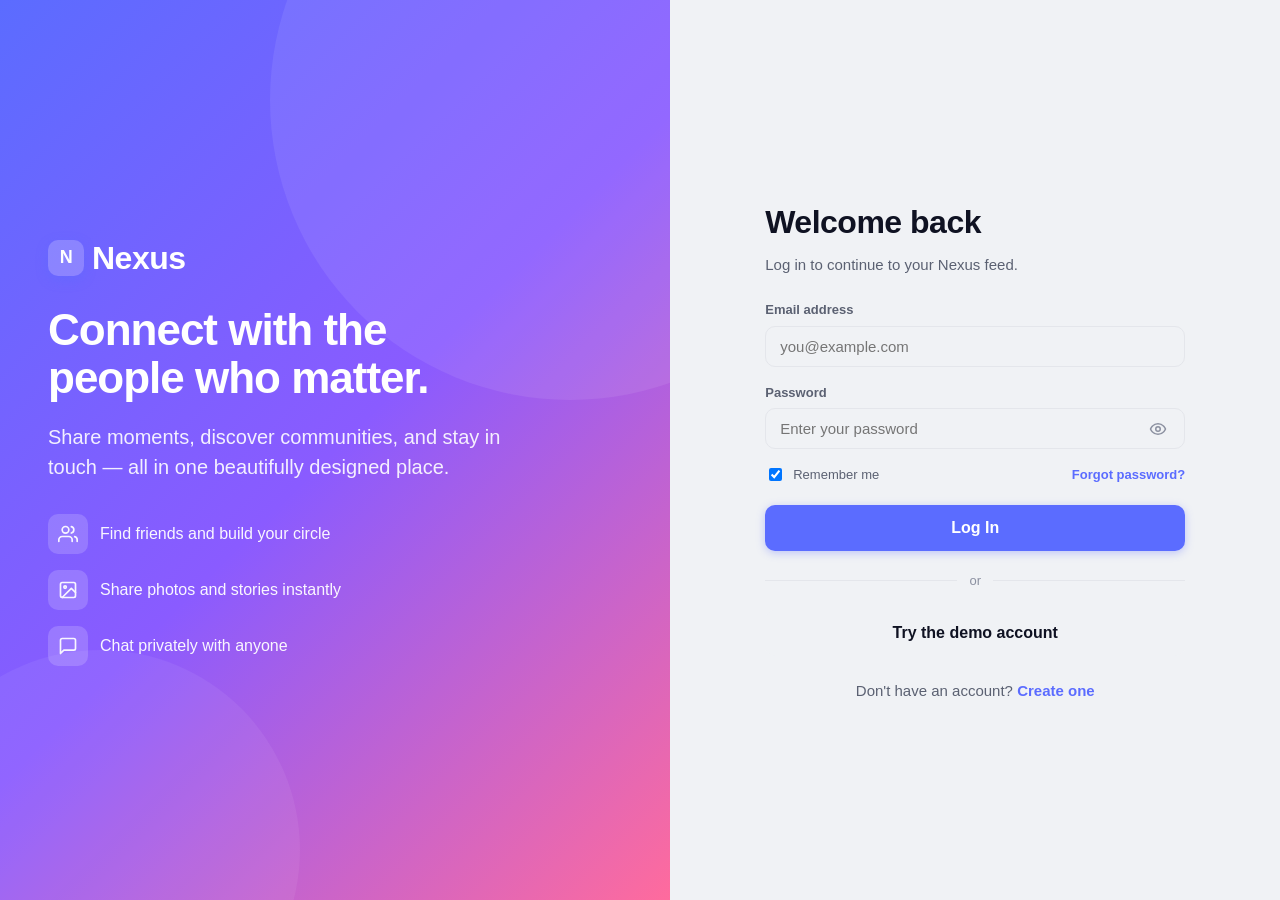
==== commit 213cf43b: "Update title and description in index.html" ====
--- a/index.html
+++ b/index.html
@@ -3,8 +3,8 @@
 <head>
   <meta charset="UTF-8" />
   <meta name="viewport" content="width=device-width, initial-scale=1.0" />
-  <title>Nexus — Home</title>
-  <meta name="description" content="Your Nexus home feed." />
+  <title>Friendiabd — Home</title>
+  <meta name="description" content="Your Friendiabd home feed." />
   <link rel="stylesheet" href="style.css" />
   <link rel="stylesheet" href="responsive.css" />
 </head>
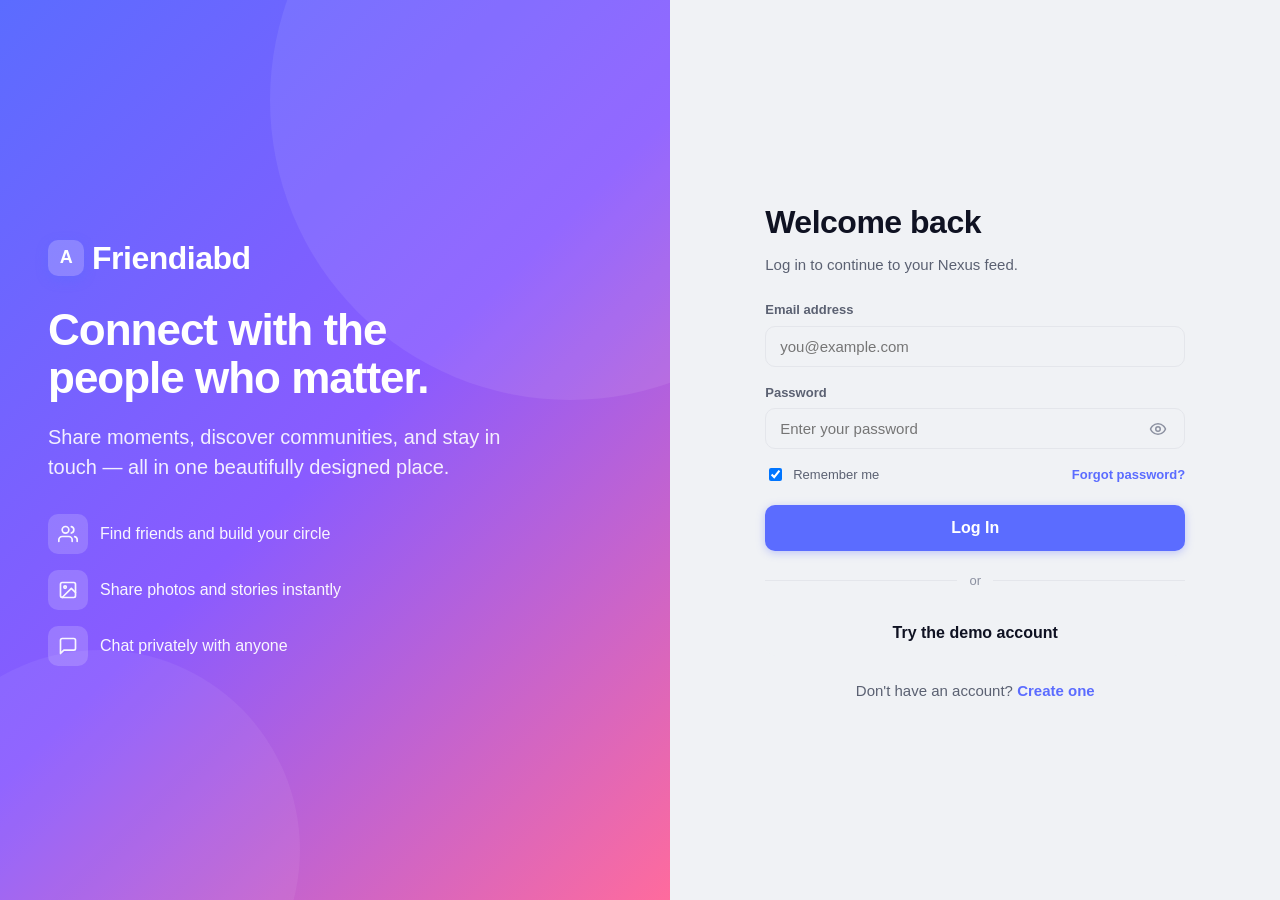
==== commit cdc81edf: "Update index.html" ====
--- a/index.html
+++ b/index.html
@@ -76,7 +76,7 @@
   <script>
     // Boot the home page once the DOM is ready.
     document.addEventListener('DOMContentLoaded', () => {
-      App.bootHomePage();
+      window.FriendiabdApp.App.bootHomePage();
     });
   </script>
 </body>
--- a/style.css
+++ b/style.css
@@ -1,5 +1,5 @@
 /* ============================================================
-   NEXUS SOCIAL — Core Stylesheet
+   FRIENDIABD SOCIAL — Core Stylesheet
    Design System: variables, layout, components
    ============================================================ */
 
--- a/responsive.css
+++ b/responsive.css
@@ -1,5 +1,5 @@
 /* ============================================================
-   NEXUS SOCIAL — Responsive Stylesheet
+   FRIENDIABD SOCIAL — Responsive Stylesheet
    Tablet: 2-column, Mobile: single column
    ============================================================ */
 
